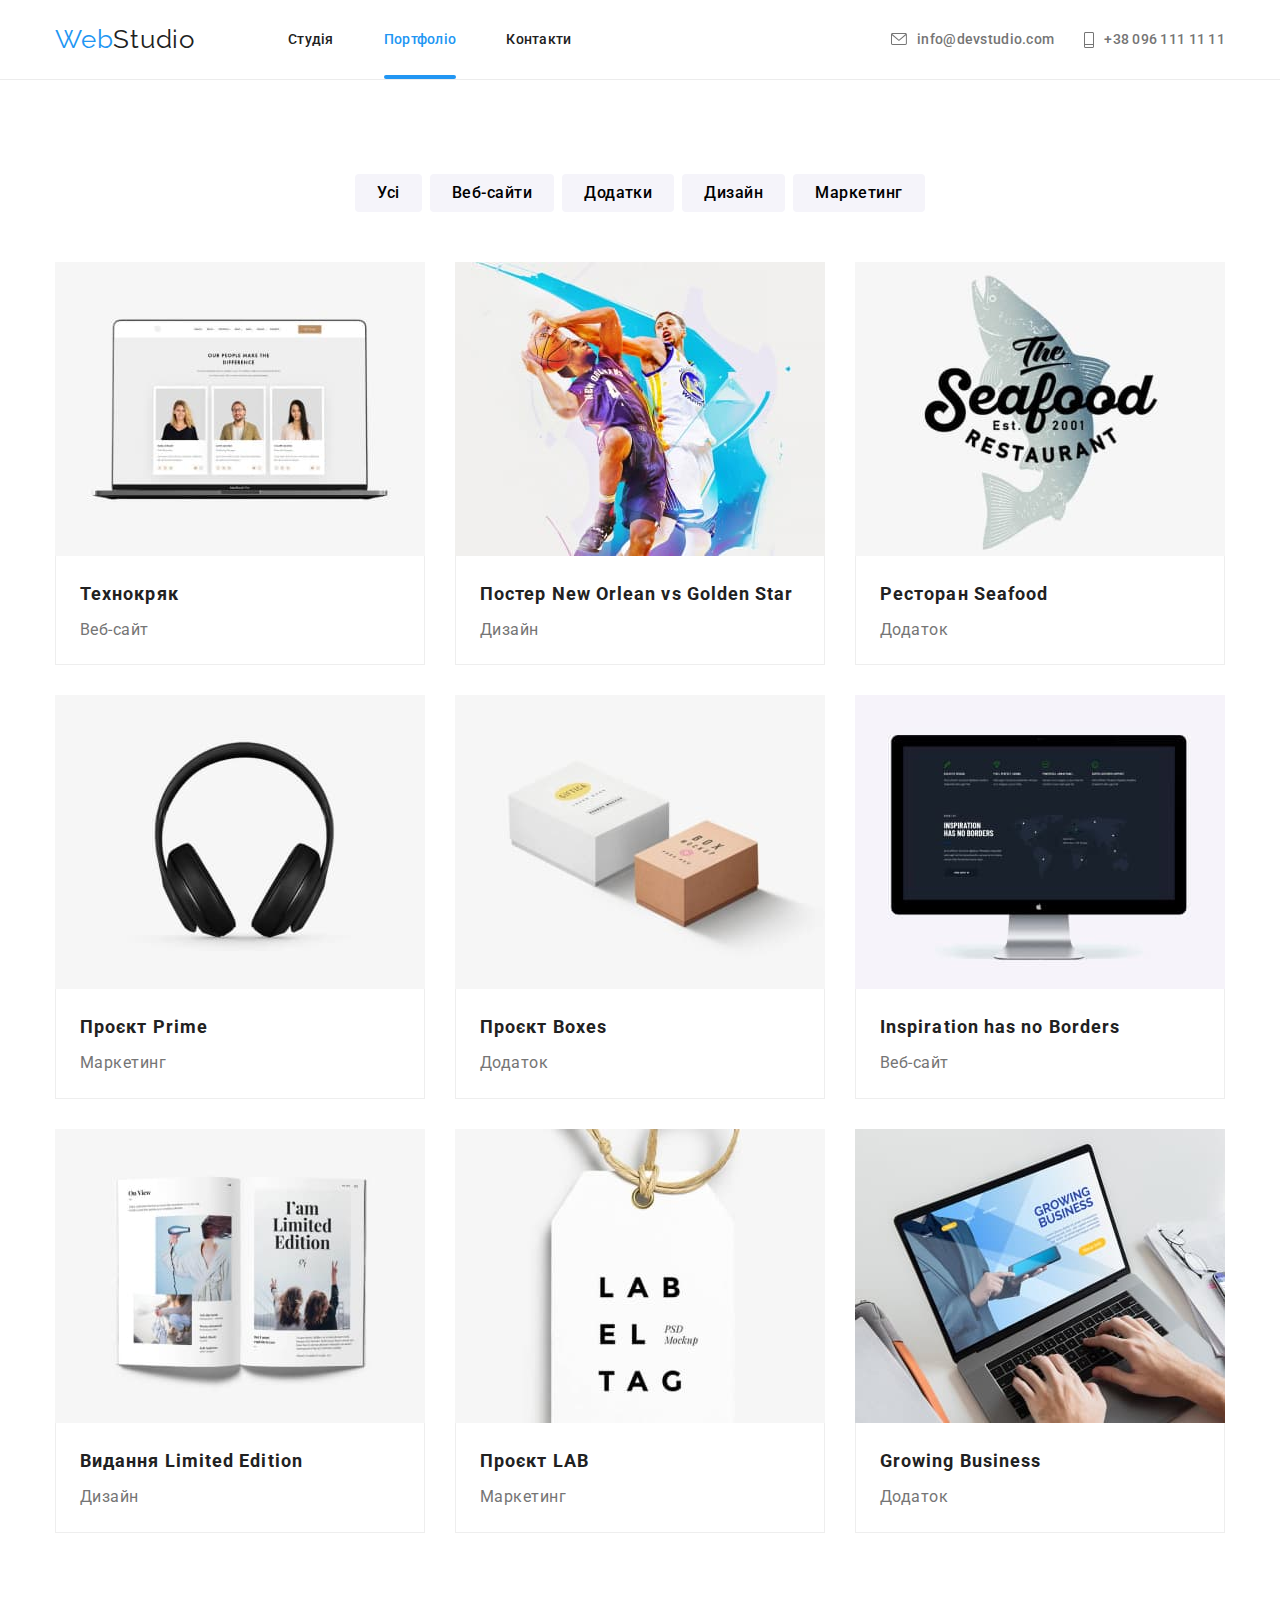
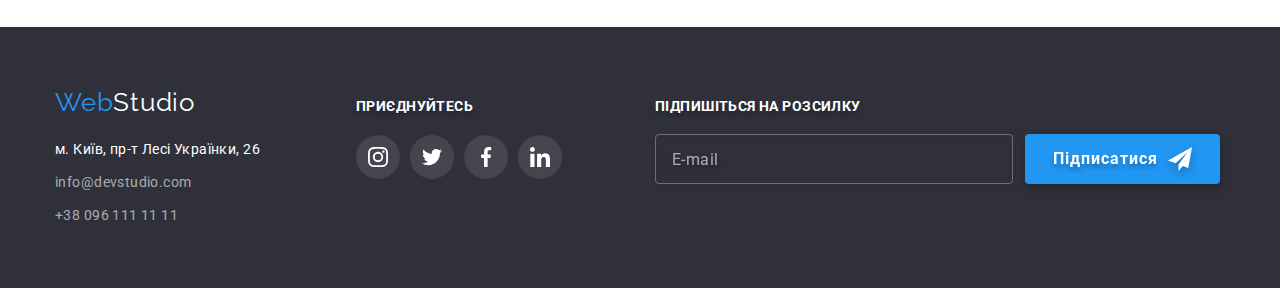
==== portfolio.html @ b008c51b "update" ====
<!DOCTYPE html>
<html lang="uk">
  <head>
    <meta charset="utf-8" />
    <meta http-equiv="x-ua-compatible" content="ie=edge" />
    <title>Portfolio</title>
    <meta name="viewport" content="width=device-width, initial-scale=1" />
    <link
      rel="stylesheet"
      href="https://fonts.googleapis.com/css2?family=Raleway:ital,wght@0,700;1,700&family=Roboto:ital,wght@0,400;0,500;0,700;0,900;1,400;1,500;1,700;1,900&display=swap"
    />
    <link rel="stylesheet" href="./css/modern-normalize.css" />
    <link rel="stylesheet" href="./css/styles.css" />
  </head>
  <body>
    <header class="header">
      <div class="container">
        <div class="header-container">
          <a class="logo" href="#"><span>Web</span>Studio</a>
          <nav class="navigation">
            <ul class="nav-list">
              <li class="nav-item">
                <a class="nav-link" href="./index.html">Студія</a>
              </li>
              <li class="nav-item">
                <a class="nav-link current" href="./portfolio.html">Портфоліо</a>
              </li>
              <li class="nav-item">
                <a class="nav-link" href="#">Контакти</a>
              </li>
            </ul>
          </nav>
          <ul class="list-contact">
            <li class="item-contact">
              <a href="mailto:info@devstudio.com">
                <svg class="mail-icon" width="16" height="12">
                  <use href="./images/icons.svg#envelope"></use></svg
                >info@devstudio.com</a
              >
            </li>
            <li class="item-contact">
              <a href="telto:+380961111111"
                ><svg class="mail-icon" width="10" height="16">
                  <use href="./images/icons.svg#smartphone"></use></svg
                >+38 096 111 11 11</a
              >
            </li>
          </ul>
        </div>
      </div>
    </header>
    <main>
      <section class="section our-product">
        <div class="container">
          <h1 class="our-product-title" hidden>Наші Роботи</h1>
          <ul class="filter-list">
            <li class="filter-item">
              <button class="filter-button" type="button">Усі</button>
            </li>
            <li class="filter-item">
              <button class="filter-button" type="button">Веб-сайти</button>
            </li>
            <li class="filter-item">
              <button class="filter-button" type="button">Додатки</button>
            </li>
            <li class="filter-item"><button class="filter-button" type="button">Дизайн</button></li>
            <li class="filter-item">
              <button class="filter-button" type="button">Маркетинг</button>
            </li>
          </ul>

          <ul class="portfolio-list">
            <li class="portfolio-item">
              <div class="portfolio-img-overlay">
                <img
                  src="./images/laptop-macbook.jpg"
                  alt="website design on macbook"
                  width="370"
                  height="294"
                />
                <div class="portfolio-overlay">
                  <p class="overlay-text">
                    Ресурс пропонує комплексні пропозиції з різним рівнем функціоналу та сервісів.
                    Все це дозволить відвідувачу отримати вичерпні відомості про компанію чи
                    приватну особу.
                  </p>
                </div>
              </div>
              <div class="portfolio-text-box">
                <h2 class="portfolio-subtitle">Технокряк</h2>
                <p class="portfolio-text">Веб-сайт</p>
              </div>
            </li>
            <li class="portfolio-item">
              <div class="portfolio-img-overlay">
                <img
                  src="./images/basketball-poster.jpg"
                  alt="basketball players"
                  width="370"
                  height="294"
                />
                <div class="portfolio-overlay">
                  <p class="overlay-text">
                    Ресурс пропонує комплексні пропозиції з різним рівнем функціоналу та сервісів.
                    Все це дозволить відвідувачу отримати вичерпні відомості про компанію чи
                    приватну особу.
                  </p>
                </div>
              </div>
              <div class="portfolio-text-box">
                <h2 class="portfolio-subtitle">Постер New Orlean vs Golden Star</h2>
                <p class="portfolio-text">Дизайн</p>
              </div>
            </li>
            <li class="portfolio-item">
              <div class="portfolio-img-overlay">
                <img
                  src="./images/seafood.jpg"
                  alt="seafood ​​restaurant poster"
                  width="370"
                  height="294"
                />
                <div class="portfolio-overlay">
                  <p class="overlay-text">
                    Ресурс пропонує комплексні пропозиції з різним рівнем функціоналу та сервісів.
                    Все це дозволить відвідувачу отримати вичерпні відомості про компанію чи
                    приватну особу.
                  </p>
                </div>
              </div>

              <div class="portfolio-text-box">
                <h2 class="portfolio-subtitle">Ресторан Seafood</h2>
                <p class="portfolio-text">Додаток</p>
              </div>
            </li>
            <li class="portfolio-item">
              <div class="portfolio-img-overlay">
                <img src="./images/headphones.jpg" alt="headphones" width="370" height="294" />
                <div class="portfolio-overlay">
                  <p class="overlay-text">
                    Ресурс пропонує комплексні пропозиції з різним рівнем функціоналу та сервісів.
                    Все це дозволить відвідувачу отримати вичерпні відомості про компанію чи
                    приватну особу.
                  </p>
                </div>
              </div>
              <div class="portfolio-text-box">
                <h2 class="portfolio-subtitle">Проєкт Prime</h2>
                <p class="portfolio-text">Маркетинг</p>
              </div>
            </li>
            <li class="portfolio-item">
              <div class="portfolio-img-overlay">
                <img src="./images/boxes.jpg" alt="two boxes" width="370" height="294" />
                <div class="portfolio-overlay">
                  <p class="overlay-text">
                    Ресурс пропонує комплексні пропозиції з різним рівнем функціоналу та сервісів.
                    Все це дозволить відвідувачу отримати вичерпні відомості про компанію чи
                    приватну особу.
                  </p>
                </div>
              </div>
              <div class="portfolio-text-box">
                <h2 class="portfolio-subtitle">Проєкт Boxes</h2>
                <p class="portfolio-text">Додаток</p>
              </div>
            </li>
            <li class="portfolio-item">
              <div class="portfolio-img-overlay">
                <img src="./images/imac.jpg" alt="computer imac" width="370" height="294" />
                <div class="portfolio-overlay">
                  <p class="overlay-text">
                    Ресурс пропонує комплексні пропозиції з різним рівнем функціоналу та сервісів.
                    Все це дозволить відвідувачу отримати вичерпні відомості про компанію чи
                    приватну особу.
                  </p>
                </div>
              </div>
              <div class="portfolio-text-box">
                <h2 class="portfolio-subtitle">Inspiration has no Borders</h2>
                <p class="portfolio-text">Веб-сайт</p>
              </div>
            </li>
            <li class="portfolio-item">
              <div class="portfolio-img-overlay">
                <img src="./images/magazine.jpg" alt="magazine" width="370" height="294" />
                <div class="portfolio-overlay">
                  <p class="overlay-text">
                    Ресурс пропонує комплексні пропозиції з різним рівнем функціоналу та сервісів.
                    Все це дозволить відвідувачу отримати вичерпні відомості про компанію чи
                    приватну особу.
                  </p>
                </div>
              </div>
              <div class="portfolio-text-box">
                <h2 class="portfolio-subtitle">Видання Limited Edition</h2>
                <p class="portfolio-text">Дизайн</p>
              </div>
            </li>
            <li class="portfolio-item">
              <div class="portfolio-img-overlay">
                <img src="./images/label.jpg" alt="label" width="370" height="294" />
                <div class="portfolio-overlay">
                  <p class="overlay-text">
                    Ресурс пропонує комплексні пропозиції з різним рівнем функціоналу та сервісів.
                    Все це дозволить відвідувачу отримати вичерпні відомості про компанію чи
                    приватну особу.
                  </p>
                </div>
              </div>
              <div class="portfolio-text-box">
                <h2 class="portfolio-subtitle">Проєкт LAB</h2>
                <p class="portfolio-text">Маркетинг</p>
              </div>
            </li>
            <li class="portfolio-item">
              <div class="portfolio-img-overlay">
                <img
                  src="./images/man-printing.jpg"
                  alt="man printing on laptop"
                  width="370"
                  height="294"
                />
                <div class="portfolio-overlay">
                  <p class="overlay-text">
                    Ресурс пропонує комплексні пропозиції з різним рівнем функціоналу та сервісів.
                    Все це дозволить відвідувачу отримати вичерпні відомості про компанію чи
                    приватну особу.
                  </p>
                </div>
              </div>
              <div class="portfolio-text-box">
                <h2 class="portfolio-subtitle">Growing Business</h2>
                <p class="portfolio-text">Додаток</p>
              </div>
            </li>
          </ul>
        </div>
      </section>
    </main>
    <footer class="footer">
      <div class="container">
        <div class="footer-container">
          <div class="footer-address-container">
            <a class="logo" href="#"><span>Web</span>Studio</a>
            <address class="footer-address">
              <ul class="footer-list">
                <li class="item">
                  <a class="footer-link link-address" href="#" target="_blank"
                    >м. Київ, пр-т Лесі Українки, 26</a
                  >
                </li>
                <li class="item">
                  <a class="footer-link link-mail" href="mailto:info@devstudio.com"
                    >info@devstudio.com</a
                  >
                </li>
                <li class="item">
                  <a class="footer-link link-tel" href="telto:+380961111111">+38 096 111 11 11</a>
                </li>
              </ul>
            </address>
          </div>
          <div class="footer-social">
            <h3 class="footer-social-title">Приєднуйтесь</h3>
            <ul class="footer-social-list">
              <li class="footer-social-item">
                <a href="" class="footer-social-link">
                  <svg class="footer-social-icon" width="20" height="20">
                    <use href="./images/icons.svg#instagram"></use>
                  </svg>
                </a>
              </li>
              <li class="footer-social-item">
                <a href="" class="footer-social-link">
                  <svg class="footer-social-icon" width="20" height="20">
                    <use href="./images/icons.svg#twitter"></use>
                  </svg>
                </a>
              </li>
              <li class="footer-social-item">
                <a href="" class="footer-social-link">
                  <svg class="footer-social-icon" width="20" height="20">
                    <use href="./images/icons.svg#facebook"></use>
                  </svg>
                </a>
              </li>
              <li class="footer-social-item">
                <a href="" class="footer-social-link">
                  <svg class="footer-social-icon" width="20" height="20">
                    <use href="./images/icons.svg#linkedin"></use>
                  </svg>
                </a>
              </li>
            </ul>
          </div>
          <form class="footer-form">
            <label for="email" class="footer-label">Підпишіться на розсилку</label>
            <div class="container-wrapper">
              <input
                id="email"
                class="footer-input"
                type="email"
                name="email"
                placeholder="E-mail"
              />
              <button class="subscribe-button" type="submit">
                Підписатися
                <svg class="subscribe-icon" width="24" height="24">
                  <use href="./images/icons.svg#icon-send"></use>
                </svg>
              </button>
            </div>
          </form>
        </div>
      </div>
    </footer>
  </body>
</html>
---- css/styles.css ----
/* INDEX.HTML */
:root {
  --main-title-text-color: #212121;
  --other-title-color: #ffffff;
  --primary-text-color: #757575;
  --accent-color: #2196f3;
  --background-color: #c4c4c4;
  --button-background-color: #2a86d1;
  --card-background-color: #f5f4fa;
  --icon-color: #afb1b8;
  --font-family: 'Roboto', sans-serif;
  --other-font-family: 'Raleway';
  --transition-duration: 250ms;
  --transition-timing-function: cubic-bezier(0.4, 0, 0.2, 1);
}

body {
  font-family: var(--font-family);
  color: var(--main-title-text-color);
}
h1,
h2,
h3,
h4,
h5,
h6,
p,
ul,
li {
  margin: 0;
  padding: 0;
}
img {
  display: block;
  max-width: 100%;
  height: auto;
}

/*----------Header----------*/

.header {
  border-bottom: 1px solid #ececec;
}
.header-container {
  display: flex;
  align-items: center;
  height: 79px;
}
.header .logo {
  font-family: var(--other-font-family);
  font-style: normal;
  font-size: 26px;
  line-height: 1.2;
  letter-spacing: 0.03em;
  color: var(--main-title-text-color);
  text-decoration: none;
}
.logo span {
  color: var(--accent-color);
}
.logo:focus {
  color: var(--accent-color);
}
.navigation {
  margin-left: 93px;
}

.nav-list {
  display: flex;
}
.nav-item:not(:first-child) {
  padding-left: 50px;
}
.nav-link {
  position: relative;
  font-weight: 500;
  font-size: 14px;
  line-height: 1.1;
  letter-spacing: 0.02em;
  padding-top: 32px;
  padding-bottom: 32px;
  color: var(--main-title-text-color);
  text-decoration: none;
  transition: var(--transition-duration) var(--transition-timing-function);
}
.nav-link:hover,
.nav-link:focus {
  color: var(--accent-color);
}
.current {
  color: var(--accent-color);
}
.current::after {
  content: '';
  display: block;
  position: absolute;
  width: 100%;
  height: 4px;
  left: 0;
  bottom: 0;
  background-color: var(--accent-color);
  border-radius: 2px;
}
.header-container .list-contact {
  display: flex;
  margin-left: auto;
  gap: 30px;
  align-items: center;
}
.item-contact a {
  display: flex;
  align-items: center;
  font-weight: 500;
  font-size: 14px;
  line-height: 1.1;
  letter-spacing: 0.02em;
  text-decoration: none;
  color: var(--primary-text-color);
  transition: var(--transition-duration) var(--transition-timing-function);
}
.mail-icon {
  margin-right: 10px;
  fill: currentColor;
}
.item-contact a:hover,
.item-contact a:focus {
  color: var(--accent-color);
}

/*Main*/
.section {
  padding: 94px 0px;
}
.container {
  max-width: 1200px;
  margin: 0 auto;
  padding: 0 15px;
}

/*----------Section Hero----------*/

.hero {
  max-width: 1600px;
  height: 600px;
  margin: 0 auto;
  background-image: linear-gradient(to right, rgba(47, 48, 58, 0.4), rgba(47, 48, 58, 0.4)),
    url('../images/background-hero.jpg');
  background-repeat: no-repeat;
  background-position: center;
  background-color: var(--background-color);
}
.hero-container {
  padding: 200px 0px;
}
h1.title {
  max-width: 696px;
  font-size: 44px;
  margin: 0 auto 30px auto;
  line-height: 1.3;
  letter-spacing: 0.06em;
  text-transform: uppercase;
  text-align: center;
  color: var(--other-title-color);
}
.order-service {
  display: block;
  padding: 10px 30px;
  margin: 0 auto;
  font-weight: 700;
  font-size: 16px;
  line-height: 1.8;
  align-items: center;
  text-align: center;
  letter-spacing: 0.06em;
  color: var(--other-title-color);
  background: var(--accent-color);
  box-shadow: 0px 4px 4px rgba(0, 0, 0, 0.15);
  border-radius: 4px;
  border: 0px;
  cursor: pointer;
  transition: var(--transition-duration) var(--transition-timing-function);
}
.order-service:hover,
.order-service:focus {
  background-color: var(--button-background-color);
}

/*----------Section Benefits----------*/

.benefits {
  padding: 94px 0px;
}

.benefits .list {
  display: flex;
}
.benefits .item {
  max-width: 270px;
}
.benefits .item:not(:last-child) {
  margin-right: 30px;
}
.benefits-icon {
  display: flex;
  justify-content: center;
  align-items: center;
  margin-bottom: 30px;
  max-width: 270px;
  height: 120px;
  background: var(--card-background-color);
  border-radius: 4px;
}
.benefits .subtitle {
  font-size: 14px;
  line-height: 1.1;
  letter-spacing: 0.03em;
  margin-bottom: 10px;
  text-transform: uppercase;
}
.benefits .text {
  font-size: 14px;
  line-height: 1.7;
  letter-spacing: 0.03em;
  color: var(--primary-text-color);
}

/*----------Section Our-Job----------*/

.our-job {
  padding: 0px 0px 94px;
}

.our-job .title {
  font-size: 36px;
  line-height: 1.1;
  letter-spacing: 0.03em;
  text-align: center;
  padding-bottom: 50px;
}
.our-job-list {
  display: flex;
  gap: 30px;
}
.our-job-thumb {
  position: relative;
}
.our-job-thumb .text {
  position: absolute;
  display: flex;
  justify-content: center;
  align-items: center;
  bottom: 0;
  width: 100%;
  height: 70px;
  font-size: 14px;
  letter-spacing: 0.03em;
  text-transform: uppercase;
  color: #ffffff;
  background: rgba(47, 48, 58, 0.8);
}

/*----------Section Team----------*/

.team {
  background-color: var(--card-background-color);
}
.team-title {
  font-size: 36px;
  line-height: 1.1;
  letter-spacing: 0.03em;
  text-align: center;
  padding-bottom: 50px;
}
.team .team-card-list {
  display: flex;
  gap: 30px;
}
.team-card-item {
  text-align: center;
  background-color: var(--other-title-color);
  box-shadow: 0px 1px 3px rgba(0, 0, 0, 0.12), 0px 1px 1px rgba(0, 0, 0, 0.14),
    0px 2px 1px rgba(0, 0, 0, 0.2);
  border-radius: 0px 0px 4px 4px;
}
.team-card-subtitle {
  font-size: 16px;
  line-height: 1.1;
  letter-spacing: 0.03em;
  padding: 30px 0px 10px 0;
}
.team-card-position {
  line-height: 1.1;
  letter-spacing: 0.03em;
  padding-bottom: 16px;
  color: var(--primary-text-color);
}
.team-social-list {
  display: flex;
  justify-content: center;
  align-items: center;
  gap: 10px;
  margin-bottom: 30px;
}
.team-social-link {
  display: flex;
  justify-content: center;
  align-items: center;
  width: 44px;
  height: 44px;
  color: var(--icon-color);
  border-radius: 50%;
  transition: var(--transition-duration) var(--transition-timing-function);
}
.team-social-icon {
  fill: currentColor;
}
.team-social-link:hover,
.team-social-link:focus {
  background-color: var(--accent-color);
  color: var(--other-title-color);
}

/*----------Section Our-Clients----------*/

.our-clients .title {
  font-size: 36px;
  line-height: 1.1;
  letter-spacing: 0.03em;
  text-align: center;
  padding-bottom: 50px;
}
.clients-list {
  display: flex;
  gap: 30px;
}
.clients-link {
  display: flex;
  justify-content: center;
  align-items: center;
  width: 170px;
  height: 92px;
  border: 1px solid var(--icon-color);
  border-radius: 4px;
  color: var(--icon-color);
  transition: var(--transition-duration) var(--transition-timing-function);
}
.clients-icon {
  fill: currentColor;
}
.clients-link:hover,
.clients-link:focus {
  border-color: var(--accent-color);
  color: var(--accent-color);
}

/*Footer*/
.footer {
  background-color: #2f303a;
}
.footer-container {
  display: flex;
  align-items: baseline;
  padding: 60px 0px 60px;
}
.footer .logo {
  font-family: var(--other-font-family);
  font-size: 26px;
  line-height: 1.2;
  letter-spacing: 0.03em;
  color: var(--main-title-text-color);
  text-decoration: none;
  color: var(--other-title-color);
}
.footer .logo:focus {
  color: var(--accent-color);
}
.footer-address {
  min-width: 231px;
  margin-top: 20px;
  margin-right: 70px;
}
.footer-list {
  display: flex;
  flex-direction: column;
  gap: 9px;
}

.footer-link {
  font-style: normal;
  font-size: 14px;
  line-height: 1.7;
  letter-spacing: 0.03em;
  text-decoration: none;
  color: var(--other-title-color);
  transition: var(--transition-duration) var(--transition-timing-function);
}
.footer .link-address:focus {
  color: var(--accent-color);
}

.footer .link-mail {
  color: rgba(255, 255, 255, 0.6);
}
.footer .link-tel {
  color: rgba(255, 255, 255, 0.6);
}
.link-mail:hover,
.link-mail:focus {
  color: var(--accent-color);
}
.link-tel:hover,
.link-tel:focus {
  color: var(--accent-color);
}
.footer-social {
  margin-right: 93px;
}
.footer-social-title {
  font-size: 14px;
  line-height: 1.14;
  letter-spacing: 0.03em;
  text-transform: uppercase;
  margin-bottom: 20px;
  color: var(--other-title-color);
  text-shadow: 0px 4px 4px rgba(0, 0, 0, 0.25);
}
.footer-social-list {
  display: flex;
  justify-content: center;
  align-items: center;
  gap: 10px;
}
.footer-social-link {
  display: flex;
  justify-content: center;
  align-items: center;
  width: 44px;
  height: 44px;
  color: var(--other-title-color);
  background: rgba(255, 255, 255, 0.1);
  border-radius: 50%;
  transition: var(--transition-duration) var(--transition-timing-function);
}
.footer-social-icon {
  fill: currentColor;
}
.footer-social-link:hover,
.footer-social-link:focus {
  background-color: var(--accent-color);
}
.footer-container .container-wrapper {
  display: flex;
  gap: 12px;
}

.footer-label {
  display: flex;
  margin-bottom: 20px;
  font-weight: 700;
  font-size: 14px;
  line-height: 1.1;
  letter-spacing: 0.03em;
  text-transform: uppercase;
  color: var(--other-title-color);
  text-shadow: 0px 4px 4px rgba(0, 0, 0, 0.25);
}

.footer-input {
  min-width: 358px;
  height: 50px;
  letter-spacing: 0.03em;
  padding-left: 16px;
  color: var(--other-title-color);
  background-color: inherit;
  border: 1px solid rgba(255, 255, 255, 0.3);
  filter: drop-shadow(0px 4px 4px rgba(0, 0, 0, 0.15));
  border-radius: 4px;
  outline: none;
}
.footer-input::placeholder {
  color: rgba(255, 255, 255, 0.6);
  text-shadow: 0px 4px 4px rgba(0, 0, 0, 0.25);
}

.subscribe-button {
  display: flex;
  justify-content: center;
  align-items: center;
  gap: 10px;
  padding: 10px 28px;
  font-weight: 700;
  line-height: 1.8;
  letter-spacing: 0.06em;
  cursor: pointer;
  color: var(--other-title-color);
  background: var(--accent-color);
  text-shadow: 0px 4px 4px rgba(0, 0, 0, 0.25);
  border-radius: 4px;
  border: none;
  filter: drop-shadow(0px 4px 4px rgba(0, 0, 0, 0.25));
}
.subscribe-icon {
  fill: var(--other-title-color);
  filter: drop-shadow(0px 4px 4px rgba(0, 0, 0, 0.25));
}

/*------------------------------------------*/

/* PORTFOLIO.HTML */

/*-----------Filter Button Section----------*/
.filter-list {
  display: flex;
  justify-content: center;
  gap: 8px;
  margin-bottom: 50px;
}

.filter-button {
  font-family: inherit;
  font-weight: 500;
  font-size: 16px;
  line-height: 1.6;
  letter-spacing: 0.03em;
  padding: 6px 22px;
  background: var(--card-background-color);
  border-radius: 4px;
  border: none;
  cursor: pointer;
  transition: var(--transition-duration) var(--transition-timing-function);
}
.filter-button:hover {
  color: var(--other-title-color);
  background: var(--accent-color);
  box-shadow: 0px 3px 1px rgba(0, 0, 0, 0.1), 0px 1px 2px rgba(0, 0, 0, 0.08),
    0px 2px 2px rgba(0, 0, 0, 0.12);
}
.filter-button:focus {
  color: var(--other-title-color);
  background-color: var(--accent-color);
}

/*----------Portfolio Section----------*/

.portfolio-list {
  display: flex;
  flex-wrap: wrap;
  gap: 30px;
}
.portfolio-item:hover {
  box-shadow: 0px 1px 1px rgba(0, 0, 0, 0.12), 0px 4px 4px rgba(0, 0, 0, 0.06),
    1px 4px 6px rgba(0, 0, 0, 0.16);
}
.portfolio-item:hover .portfolio-overlay {
  transform: translateY(0);
}
.portfolio-img-overlay {
  position: relative;
  overflow: hidden;
}
.portfolio-overlay {
  position: absolute;
  display: flex;
  justify-content: center;
  align-items: center;
  top: 0;
  left: 0;
  width: 100%;
  height: 100%;
  background-color: rgba(33, 150, 243, 0.9);
  transform: translateY(100%);
  transition: transform var(--transition-duration) var(--transition-timing-function);
}
.overlay-text {
  max-width: 322px;
  max-height: 168px;
  font-size: 18px;
  line-height: 1.5;
  letter-spacing: 0.03em;
  color: var(--other-title-color);
}
.portfolio-text-box {
  border: 1px solid #eeeeee;
  border-top: 0;
}
.portfolio-subtitle {
  font-size: 18px;
  line-height: 2;
  letter-spacing: 0.06em;
  padding: 20px 0px 4px 24px;
}
.portfolio-text {
  line-height: 1.8;
  letter-spacing: 0.03em;
  color: var(--primary-text-color);
  padding: 0px 0px 20px 24px;
}

/*----------BACKDROP----------*/

.backdrop {
  position: fixed;
  visibility: visible;
  top: 0;
  left: 0;
  width: 100%;
  height: 100%;
  opacity: 1;
  background-color: rgba(0, 0, 0, 0.2);
  transition: opacity var(--transition-duration) var(--transition-timing-function),
    visibility var(--transition-duration) var(--transition-timing-function);
}
.backdrop.is-hidden {
  visibility: hidden;
  opacity: 0;
  pointer-events: none;
}
.backdrop.is-hidden .modal {
  transform: translate(-50%, -50%) scale(0.9);
}

.modal {
  position: absolute;
  top: 50%;
  left: 50%;
  transform: translate(-50%, -50%) scale(1);
  width: 528px;
  height: 581px;
  border-radius: 4px;
  background-color: var(--other-title-color);
  transition: transform var(--transition-duration) var(--transition-timing-function);
}
.close-btn {
  position: absolute;
  display: flex;
  justify-content: center;
  align-items: center;
  top: 8px;
  right: 8px;
  width: 30px;
  height: 30px;
  border-radius: 50%;
  background-color: var(--other-title-color);
  border: 1px solid rgba(0, 0, 0, 0.1);
  cursor: pointer;
}
.close-icon {
  transition: var(--transition-duration) var(--transition-timing-function);
}
.close-btn:hover .close-icon {
  fill: var(--accent-color);
}

/*------------MODAL FORM------------*/

.modal-form {
  padding: 40px;
}
.modal-form-title {
  margin-bottom: 12px;
  font-size: 20px;
  line-height: 1.15;
  text-align: center;
  letter-spacing: 0.03em;
  color: var(--main-title-text-color);
}
.modal-form-wrapper {
  display: flex;
  flex-direction: column;
}
.modal-form-wrapper:not(:first-child) {
  margin-top: 10px;
}
.modal-form-label {
  margin-bottom: 4px;
  font-size: 12px;
  line-height: 1.16;
  letter-spacing: 0.01em;
  color: var(--primary-text-color);
}
.modal-input-wrapper {
  position: relative;
}
.modal-form-input {
  width: 100%;
  min-height: 40px;
  padding-left: 32px;
  fill: var(--main-title-text-color);
  border: 1px solid rgba(33, 33, 33, 0.2);
  border-radius: 4px;
  outline: none;
  transition: var(--transition-duration) var(--transition-timing-function);
}
.modal-input-icon {
  position: absolute;
  top: 50%;
  left: 12px;
  transform: translatey(-50%);
}
.modal-form-input:focus {
  border-color: var(--accent-color);
}
.modal-form-input:focus + .modal-input-icon {
  fill: var(--accent-color);
}
.modal-textarea {
  width: 100%;
  min-height: 120px;
  padding: 12px 16px;
  margin-bottom: 20px;
  font-size: 12px;
  line-height: 1.16;
  letter-spacing: 0.01em;
  border: 1px solid rgba(33, 33, 33, 0.2);
  border-radius: 4px;
  resize: none;
  outline: none;
  transition: var(--transition-duration) var(--transition-timing-function);
}
.modal-textarea::placeholder {
  color: rgba(117, 117, 117, 0.5);
}
.modal-textarea:focus {
  border-color: var(--accent-color);
}
.modal-textarea:focus::-webkit-input-placeholder {
  color: var(--accent-color);
}

/*------------CHECKBOX----------*/

.checkbox-container {
  position: relative;
  margin-bottom: 30px;
}
.modal-checkbox {
  appearance: none;
}
.checkbox-icon {
  position: absolute;
  top: 50%;
  left: 8px;
  transform: translateY(-50%);
  z-index: -1;
  fill: var(--other-title-color);
  fill-opacity: 0;
  border: 2px solid var(--main-title-text-color);
  border-radius: 2px;
  transition: var(--transition-duration) var(--transition-timing-function);
}

.checkbox-label {
  display: inline-block;
  padding-left: 37px;
  font-size: 14px;
  line-height: 1.71;
  letter-spacing: 0.03em;
  color: var(--primary-text-color);
  cursor: pointer;
}
.checkbox-link {
  color: var(--accent-color);
  text-decoration-skip-ink: none;
}
.modal-checkbox:checked + .checkbox-icon {
  background-color: var(--accent-color);
  border-color: var(--accent-color);
  border: none;
  fill-opacity: 1;
}
.modal-form-button {
  display: flex;
  justify-content: center;
  align-items: center;
  margin: 0 auto;
  min-width: 200px;
  min-height: 50px;
  font-weight: 700;
  line-height: 1.8;
  letter-spacing: 0.06em;
  text-align: center;
  cursor: pointer;
  color: var(--other-title-color);
  background-color: var(--accent-color);
  box-shadow: 0px 4px 4px rgba(0, 0, 0, 0.15);
  border-radius: 4px;
  border: none;
}
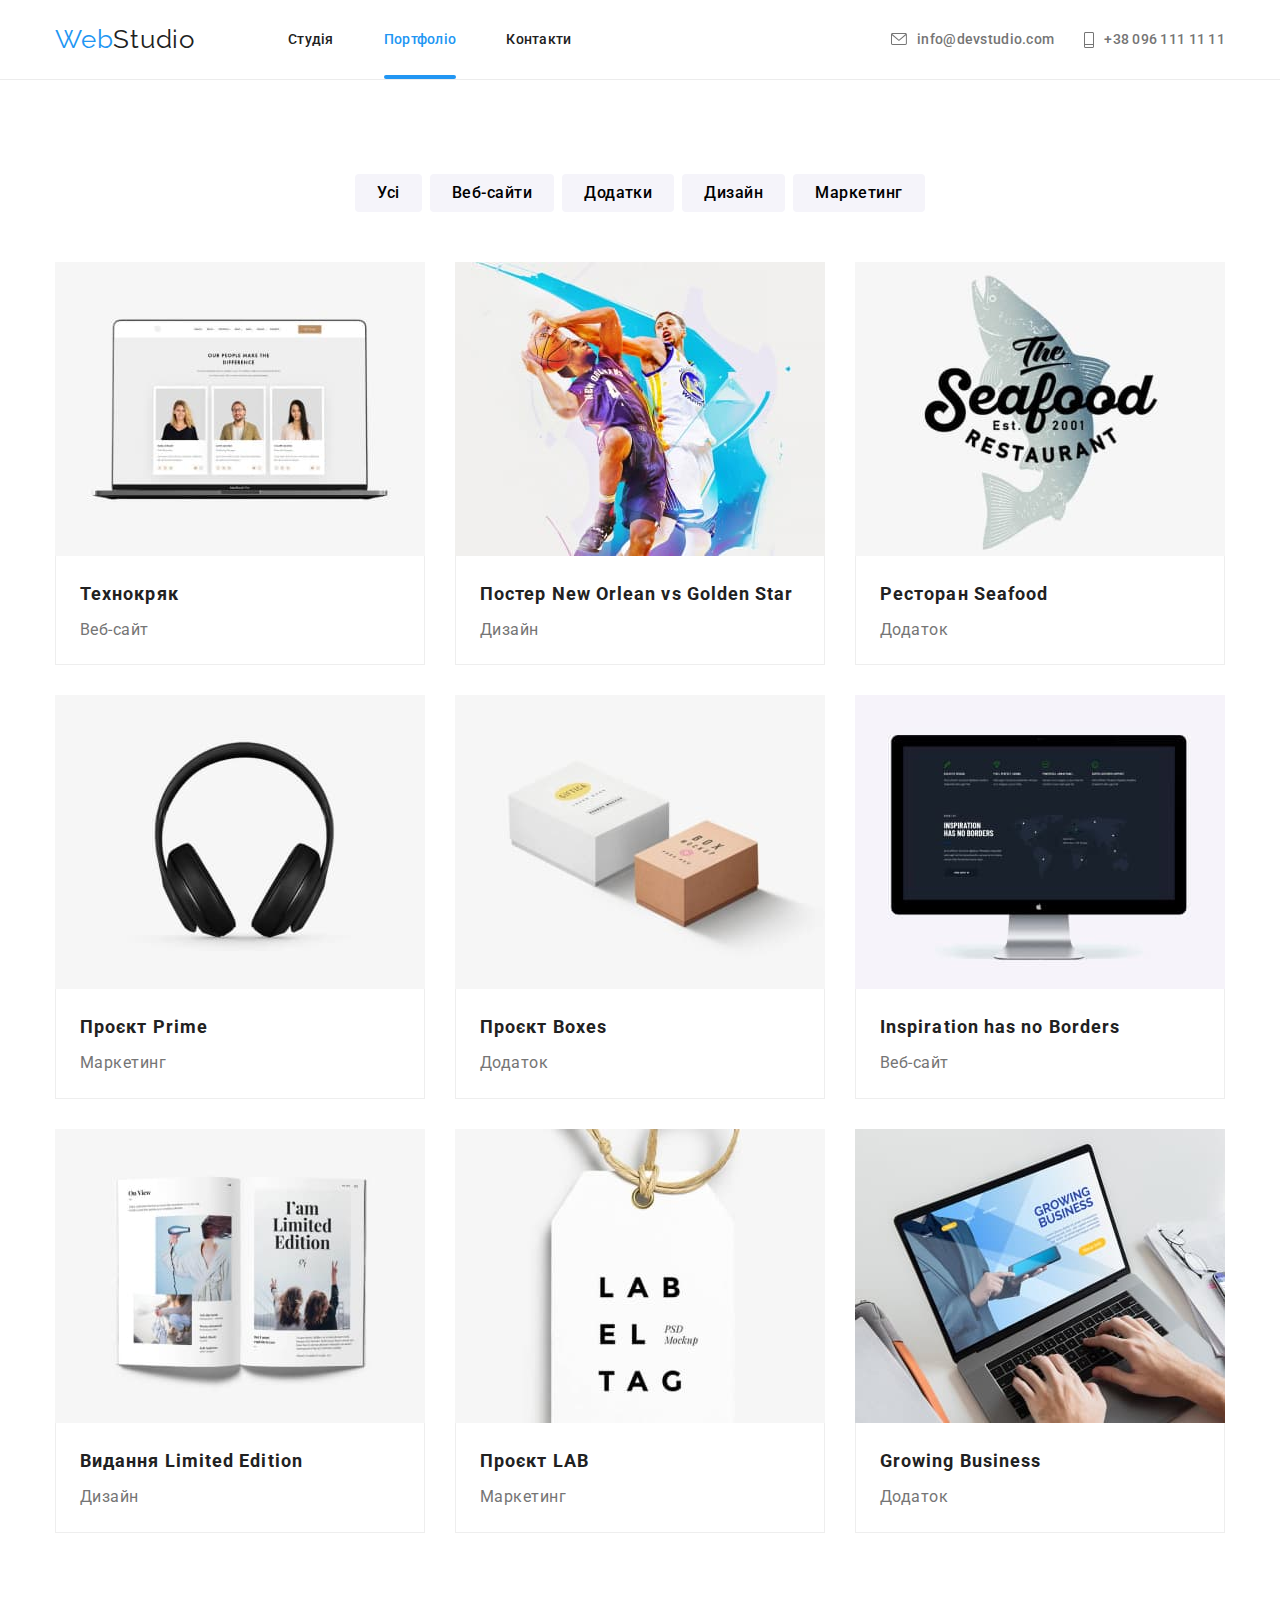
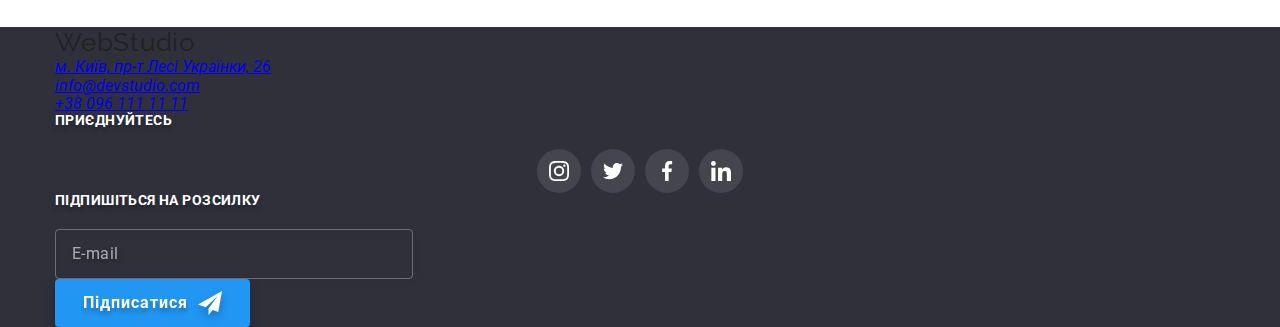
==== commit 7c4704a7: "update" ====
--- a/portfolio.html
+++ b/portfolio.html
@@ -15,32 +15,33 @@
   <body>
     <header class="header">
       <div class="container">
-        <div class="header-container">
-          <a class="logo" href="#"><span>Web</span>Studio</a>
-          <nav class="navigation">
-            <ul class="nav-list">
-              <li class="nav-item">
-                <a class="nav-link" href="./index.html">Студія</a>
-              </li>
-              <li class="nav-item">
-                <a class="nav-link current" href="./portfolio.html">Портфоліо</a>
-              </li>
-              <li class="nav-item">
-                <a class="nav-link" href="#">Контакти</a>
+        <div class="header__container">
+          <a class="logo" href="#"><span class="logo--blue">Web</span>Studio</a>
+          <nav class="header__nav">
+            <ul class="header__list">
+              <li class="header__item">
+                <a class="header__link" href="./index.html">Студія</a>
+              </li>
+              <li class="header__item">
+                <a class="header__link header__link--current" href="./portfolio.html">Портфоліо</a>
+              </li>
+              <li class="header__item">
+                <a class="header__link" href="#">Контакти</a>
               </li>
             </ul>
           </nav>
-          <ul class="list-contact">
-            <li class="item-contact">
-              <a href="mailto:info@devstudio.com">
-                <svg class="mail-icon" width="16" height="12">
-                  <use href="./images/icons.svg#envelope"></use></svg
-                >info@devstudio.com</a
+          <ul class="header__contact">
+            <li>
+              <a class="header__connection" href="mailto:info@devstudio.com">
+                <svg class="header__icon" width="16" height="12">
+                  <use href="./images/icons.svg#envelope"></use>
+                </svg>
+                info@devstudio.com</a
               >
             </li>
-            <li class="item-contact">
-              <a href="telto:+380961111111"
-                ><svg class="mail-icon" width="10" height="16">
+            <li>
+              <a class="header__connection" href="telto:+380961111111">
+                <svg class="header__icon" width="10" height="16">
                   <use href="./images/icons.svg#smartphone"></use></svg
                 >+38 096 111 11 11</a
               >
--- a/css/styles.css
+++ b/css/styles.css
@@ -41,12 +41,12 @@
 .header {
   border-bottom: 1px solid #ececec;
 }
-.header-container {
+.header__container {
   display: flex;
   align-items: center;
   height: 79px;
 }
-.header .logo {
+.logo {
   font-family: var(--other-font-family);
   font-style: normal;
   font-size: 26px;
@@ -55,23 +55,23 @@
   color: var(--main-title-text-color);
   text-decoration: none;
 }
-.logo span {
+.logo--blue {
   color: var(--accent-color);
 }
 .logo:focus {
   color: var(--accent-color);
 }
-.navigation {
+.header__nav {
   margin-left: 93px;
 }
 
-.nav-list {
-  display: flex;
-}
-.nav-item:not(:first-child) {
+.header__list {
+  display: flex;
+}
+.header__item:not(:first-child) {
   padding-left: 50px;
 }
-.nav-link {
+.header__link {
   position: relative;
   font-weight: 500;
   font-size: 14px;
@@ -83,14 +83,14 @@
   text-decoration: none;
   transition: var(--transition-duration) var(--transition-timing-function);
 }
-.nav-link:hover,
-.nav-link:focus {
-  color: var(--accent-color);
-}
-.current {
-  color: var(--accent-color);
-}
-.current::after {
+.header__link:hover,
+.header__link:focus {
+  color: var(--accent-color);
+}
+.header__link--current {
+  color: var(--accent-color);
+}
+.header__link--current::after {
   content: '';
   display: block;
   position: absolute;
@@ -101,13 +101,13 @@
   background-color: var(--accent-color);
   border-radius: 2px;
 }
-.header-container .list-contact {
+.header__contact {
   display: flex;
   margin-left: auto;
   gap: 30px;
   align-items: center;
 }
-.item-contact a {
+.header__connection {
   display: flex;
   align-items: center;
   font-weight: 500;
@@ -118,12 +118,12 @@
   color: var(--primary-text-color);
   transition: var(--transition-duration) var(--transition-timing-function);
 }
-.mail-icon {
+.header__icon {
   margin-right: 10px;
   fill: currentColor;
 }
-.item-contact a:hover,
-.item-contact a:focus {
+.header__connection:hover,
+.header__connection:focus {
   color: var(--accent-color);
 }
 
@@ -357,35 +357,29 @@
 .footer {
   background-color: #2f303a;
 }
-.footer-container {
+.footer__container {
   display: flex;
   align-items: baseline;
   padding: 60px 0px 60px;
 }
-.footer .logo {
-  font-family: var(--other-font-family);
-  font-size: 26px;
-  line-height: 1.2;
-  letter-spacing: 0.03em;
-  color: var(--main-title-text-color);
-  text-decoration: none;
-  color: var(--other-title-color);
-}
-.footer .logo:focus {
-  color: var(--accent-color);
-}
-.footer-address {
+.footer__logo {
+  color: var(--other-title-color);
+}
+.footer__logo:focus {
+  color: var(--accent-color);
+}
+.footer__address {
   min-width: 231px;
   margin-top: 20px;
   margin-right: 70px;
 }
-.footer-list {
+.footer__list {
   display: flex;
   flex-direction: column;
   gap: 9px;
 }
 
-.footer-link {
+.footer__link {
   font-style: normal;
   font-size: 14px;
   line-height: 1.7;
@@ -394,25 +388,25 @@
   color: var(--other-title-color);
   transition: var(--transition-duration) var(--transition-timing-function);
 }
-.footer .link-address:focus {
-  color: var(--accent-color);
-}
-
-.footer .link-mail {
+.footer__link--address:focus {
+  color: var(--accent-color);
+}
+
+.footer__link--mail {
   color: rgba(255, 255, 255, 0.6);
 }
-.footer .link-tel {
+.footer__link--tel {
   color: rgba(255, 255, 255, 0.6);
 }
-.link-mail:hover,
-.link-mail:focus {
-  color: var(--accent-color);
-}
-.link-tel:hover,
-.link-tel:focus {
-  color: var(--accent-color);
-}
-.footer-social {
+.footer__link--mail:hover,
+.footer__link--mail:focus {
+  color: var(--accent-color);
+}
+.footer__link--tel:hover,
+.footer__link--tel:focus {
+  color: var(--accent-color);
+}
+.footer__social {
   margin-right: 93px;
 }
 .footer-social-title {
@@ -448,7 +442,7 @@
 .footer-social-link:focus {
   background-color: var(--accent-color);
 }
-.footer-container .container-wrapper {
+.footer__container .container-wrapper {
   display: flex;
   gap: 12px;
 }
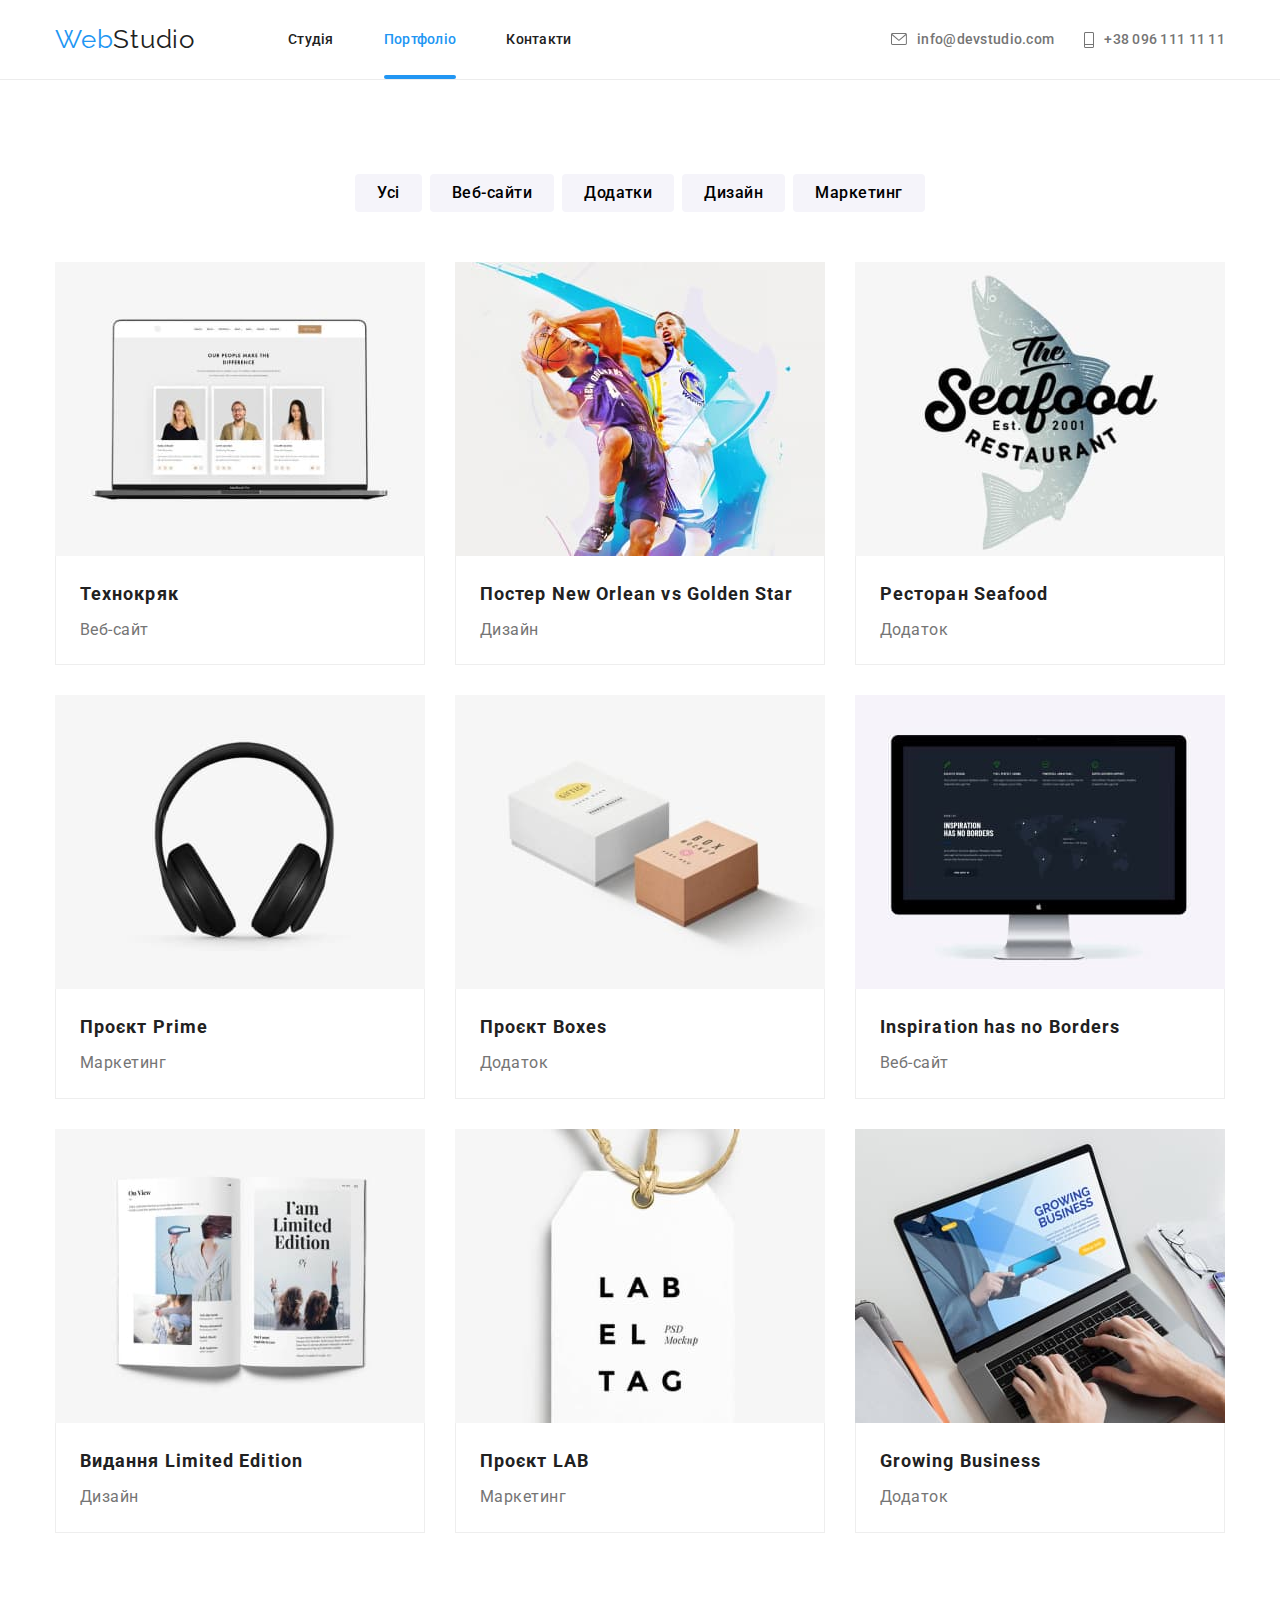
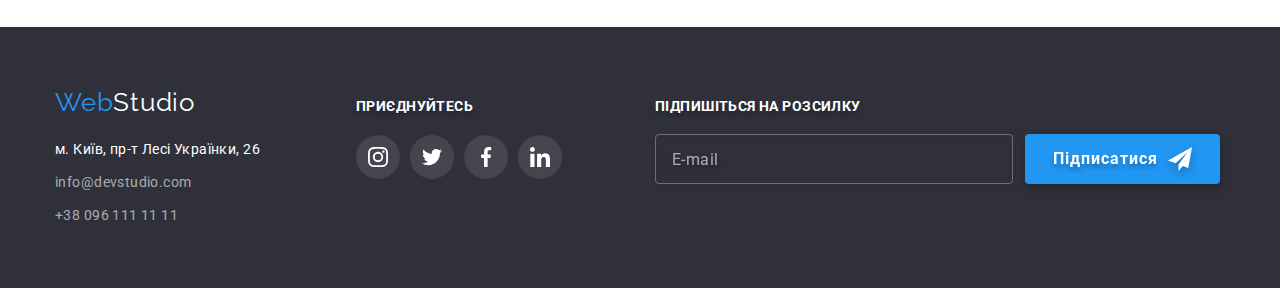
==== commit 3428bcd9: "update" ====
--- a/portfolio.html
+++ b/portfolio.html
@@ -51,78 +51,80 @@
       </div>
     </header>
     <main>
-      <section class="section our-product">
+      <section class="section">
         <div class="container">
-          <h1 class="our-product-title" hidden>Наші Роботи</h1>
-          <ul class="filter-list">
-            <li class="filter-item">
-              <button class="filter-button" type="button">Усі</button>
-            </li>
-            <li class="filter-item">
-              <button class="filter-button" type="button">Веб-сайти</button>
-            </li>
-            <li class="filter-item">
-              <button class="filter-button" type="button">Додатки</button>
-            </li>
-            <li class="filter-item"><button class="filter-button" type="button">Дизайн</button></li>
-            <li class="filter-item">
-              <button class="filter-button" type="button">Маркетинг</button>
+          <h1 hidden>Наші Роботи</h1>
+          <ul class="filter">
+            <li>
+              <button class="filter__button" type="button">Усі</button>
+            </li>
+            <li>
+              <button class="filter__button" type="button">Веб-сайти</button>
+            </li>
+            <li>
+              <button class="filter__button" type="button">Додатки</button>
+            </li>
+            <li>
+              <button class="filter__button" type="button">Дизайн</button>
+            </li>
+            <li>
+              <button class="filter__button" type="button">Маркетинг</button>
             </li>
           </ul>
 
-          <ul class="portfolio-list">
-            <li class="portfolio-item">
-              <div class="portfolio-img-overlay">
+          <ul class="portfolio">
+            <li class="portfolio__card">
+              <div class="portfolio__img">
                 <img
                   src="./images/laptop-macbook.jpg"
                   alt="website design on macbook"
                   width="370"
                   height="294"
                 />
-                <div class="portfolio-overlay">
-                  <p class="overlay-text">
-                    Ресурс пропонує комплексні пропозиції з різним рівнем функціоналу та сервісів.
-                    Все це дозволить відвідувачу отримати вичерпні відомості про компанію чи
-                    приватну особу.
-                  </p>
-                </div>
-              </div>
-              <div class="portfolio-text-box">
-                <h2 class="portfolio-subtitle">Технокряк</h2>
-                <p class="portfolio-text">Веб-сайт</p>
-              </div>
-            </li>
-            <li class="portfolio-item">
-              <div class="portfolio-img-overlay">
+                <div class="portfolio__wrapper portfolio__wrapper--overlay">
+                  <p class="portfolio__text portfolio__text--overlay">
+                    Ресурс пропонує комплексні пропозиції з різним рівнем функціоналу та сервісів.
+                    Все це дозволить відвідувачу отримати вичерпні відомості про компанію чи
+                    приватну особу.
+                  </p>
+                </div>
+              </div>
+              <div class="portfolio__box">
+                <h2 class="portfolio__title">Технокряк</h2>
+                <p class="portfolio__subtitle">Веб-сайт</p>
+              </div>
+            </li>
+            <li class="portfolio__card">
+              <div class="portfolio__img">
                 <img
                   src="./images/basketball-poster.jpg"
                   alt="basketball players"
                   width="370"
                   height="294"
                 />
-                <div class="portfolio-overlay">
-                  <p class="overlay-text">
-                    Ресурс пропонує комплексні пропозиції з різним рівнем функціоналу та сервісів.
-                    Все це дозволить відвідувачу отримати вичерпні відомості про компанію чи
-                    приватну особу.
-                  </p>
-                </div>
-              </div>
-              <div class="portfolio-text-box">
-                <h2 class="portfolio-subtitle">Постер New Orlean vs Golden Star</h2>
-                <p class="portfolio-text">Дизайн</p>
-              </div>
-            </li>
-            <li class="portfolio-item">
-              <div class="portfolio-img-overlay">
+                <div class="portfolio__wrapper portfolio__wrapper--overlay">
+                  <p class="portfolio__text portfolio__text--overlay">
+                    Ресурс пропонує комплексні пропозиції з різним рівнем функціоналу та сервісів.
+                    Все це дозволить відвідувачу отримати вичерпні відомості про компанію чи
+                    приватну особу.
+                  </p>
+                </div>
+              </div>
+              <div class="portfolio__box">
+                <h2 class="portfolio__title">Постер New Orlean vs Golden Star</h2>
+                <p class="portfolio__subtitle">Дизайн</p>
+              </div>
+            </li>
+            <li class="portfolio__card">
+              <div class="portfolio__img">
                 <img
                   src="./images/seafood.jpg"
                   alt="seafood ​​restaurant poster"
                   width="370"
                   height="294"
                 />
-                <div class="portfolio-overlay">
-                  <p class="overlay-text">
+                <div class="portfolio__wrapper portfolio__wrapper--overlay">
+                  <p class="portfolio__text portfolio__text--overlay">
                     Ресурс пропонує комплексні пропозиції з різним рівнем функціоналу та сервісів.
                     Все це дозволить відвідувачу отримати вичерпні відомості про компанію чи
                     приватну особу.
@@ -130,110 +132,110 @@
                 </div>
               </div>
 
-              <div class="portfolio-text-box">
-                <h2 class="portfolio-subtitle">Ресторан Seafood</h2>
-                <p class="portfolio-text">Додаток</p>
-              </div>
-            </li>
-            <li class="portfolio-item">
-              <div class="portfolio-img-overlay">
+              <div class="portfolio__box">
+                <h2 class="portfolio__title">Ресторан Seafood</h2>
+                <p class="portfolio__subtitle">Додаток</p>
+              </div>
+            </li>
+            <li class="portfolio__card">
+              <div class="portfolio__img">
                 <img src="./images/headphones.jpg" alt="headphones" width="370" height="294" />
-                <div class="portfolio-overlay">
-                  <p class="overlay-text">
-                    Ресурс пропонує комплексні пропозиції з різним рівнем функціоналу та сервісів.
-                    Все це дозволить відвідувачу отримати вичерпні відомості про компанію чи
-                    приватну особу.
-                  </p>
-                </div>
-              </div>
-              <div class="portfolio-text-box">
-                <h2 class="portfolio-subtitle">Проєкт Prime</h2>
-                <p class="portfolio-text">Маркетинг</p>
-              </div>
-            </li>
-            <li class="portfolio-item">
-              <div class="portfolio-img-overlay">
+                <div class="portfolio__wrapper portfolio__wrapper--overlay">
+                  <p class="portfolio__text portfolio__text--overlay">
+                    Ресурс пропонує комплексні пропозиції з різним рівнем функціоналу та сервісів.
+                    Все це дозволить відвідувачу отримати вичерпні відомості про компанію чи
+                    приватну особу.
+                  </p>
+                </div>
+              </div>
+              <div class="portfolio__box">
+                <h2 class="portfolio__title">Проєкт Prime</h2>
+                <p class="portfolio__subtitle">Маркетинг</p>
+              </div>
+            </li>
+            <li class="portfolio__card">
+              <div class="portfolio__img">
                 <img src="./images/boxes.jpg" alt="two boxes" width="370" height="294" />
-                <div class="portfolio-overlay">
-                  <p class="overlay-text">
-                    Ресурс пропонує комплексні пропозиції з різним рівнем функціоналу та сервісів.
-                    Все це дозволить відвідувачу отримати вичерпні відомості про компанію чи
-                    приватну особу.
-                  </p>
-                </div>
-              </div>
-              <div class="portfolio-text-box">
-                <h2 class="portfolio-subtitle">Проєкт Boxes</h2>
-                <p class="portfolio-text">Додаток</p>
-              </div>
-            </li>
-            <li class="portfolio-item">
-              <div class="portfolio-img-overlay">
+                <div class="portfolio__wrapper portfolio__wrapper--overlay">
+                  <p class="portfolio__text portfolio__text--overlay">
+                    Ресурс пропонує комплексні пропозиції з різним рівнем функціоналу та сервісів.
+                    Все це дозволить відвідувачу отримати вичерпні відомості про компанію чи
+                    приватну особу.
+                  </p>
+                </div>
+              </div>
+              <div class="portfolio__box">
+                <h2 class="portfolio__title">Проєкт Boxes</h2>
+                <p class="portfolio__subtitle">Додаток</p>
+              </div>
+            </li>
+            <li class="portfolio__card">
+              <div class="portfolio__img">
                 <img src="./images/imac.jpg" alt="computer imac" width="370" height="294" />
-                <div class="portfolio-overlay">
-                  <p class="overlay-text">
-                    Ресурс пропонує комплексні пропозиції з різним рівнем функціоналу та сервісів.
-                    Все це дозволить відвідувачу отримати вичерпні відомості про компанію чи
-                    приватну особу.
-                  </p>
-                </div>
-              </div>
-              <div class="portfolio-text-box">
-                <h2 class="portfolio-subtitle">Inspiration has no Borders</h2>
-                <p class="portfolio-text">Веб-сайт</p>
-              </div>
-            </li>
-            <li class="portfolio-item">
-              <div class="portfolio-img-overlay">
+                <div class="portfolio__wrapper portfolio__wrapper--overlay">
+                  <p class="portfolio__text portfolio__text--overlay">
+                    Ресурс пропонує комплексні пропозиції з різним рівнем функціоналу та сервісів.
+                    Все це дозволить відвідувачу отримати вичерпні відомості про компанію чи
+                    приватну особу.
+                  </p>
+                </div>
+              </div>
+              <div class="portfolio__box">
+                <h2 class="portfolio__title">Inspiration has no Borders</h2>
+                <p class="portfolio__subtitle">Веб-сайт</p>
+              </div>
+            </li>
+            <li class="portfolio__card">
+              <div class="portfolio__img">
                 <img src="./images/magazine.jpg" alt="magazine" width="370" height="294" />
-                <div class="portfolio-overlay">
-                  <p class="overlay-text">
-                    Ресурс пропонує комплексні пропозиції з різним рівнем функціоналу та сервісів.
-                    Все це дозволить відвідувачу отримати вичерпні відомості про компанію чи
-                    приватну особу.
-                  </p>
-                </div>
-              </div>
-              <div class="portfolio-text-box">
-                <h2 class="portfolio-subtitle">Видання Limited Edition</h2>
-                <p class="portfolio-text">Дизайн</p>
-              </div>
-            </li>
-            <li class="portfolio-item">
-              <div class="portfolio-img-overlay">
+                <div class="portfolio__wrapper portfolio__wrapper--overlay">
+                  <p class="portfolio__text portfolio__text--overlay">
+                    Ресурс пропонує комплексні пропозиції з різним рівнем функціоналу та сервісів.
+                    Все це дозволить відвідувачу отримати вичерпні відомості про компанію чи
+                    приватну особу.
+                  </p>
+                </div>
+              </div>
+              <div class="portfolio__box">
+                <h2 class="portfolio__title">Видання Limited Edition</h2>
+                <p class="portfolio__subtitle">Дизайн</p>
+              </div>
+            </li>
+            <li class="portfolio__card">
+              <div class="portfolio__img">
                 <img src="./images/label.jpg" alt="label" width="370" height="294" />
-                <div class="portfolio-overlay">
-                  <p class="overlay-text">
-                    Ресурс пропонує комплексні пропозиції з різним рівнем функціоналу та сервісів.
-                    Все це дозволить відвідувачу отримати вичерпні відомості про компанію чи
-                    приватну особу.
-                  </p>
-                </div>
-              </div>
-              <div class="portfolio-text-box">
-                <h2 class="portfolio-subtitle">Проєкт LAB</h2>
-                <p class="portfolio-text">Маркетинг</p>
-              </div>
-            </li>
-            <li class="portfolio-item">
-              <div class="portfolio-img-overlay">
+                <div class="portfolio__wrapper portfolio__wrapper--overlay">
+                  <p class="portfolio__text portfolio__text--overlay">
+                    Ресурс пропонує комплексні пропозиції з різним рівнем функціоналу та сервісів.
+                    Все це дозволить відвідувачу отримати вичерпні відомості про компанію чи
+                    приватну особу.
+                  </p>
+                </div>
+              </div>
+              <div class="portfolio__box">
+                <h2 class="portfolio__title">Проєкт LAB</h2>
+                <p class="portfolio__subtitle">Маркетинг</p>
+              </div>
+            </li>
+            <li class="portfolio__card">
+              <div class="portfolio__img">
                 <img
                   src="./images/man-printing.jpg"
                   alt="man printing on laptop"
                   width="370"
                   height="294"
                 />
-                <div class="portfolio-overlay">
-                  <p class="overlay-text">
-                    Ресурс пропонує комплексні пропозиції з різним рівнем функціоналу та сервісів.
-                    Все це дозволить відвідувачу отримати вичерпні відомості про компанію чи
-                    приватну особу.
-                  </p>
-                </div>
-              </div>
-              <div class="portfolio-text-box">
-                <h2 class="portfolio-subtitle">Growing Business</h2>
-                <p class="portfolio-text">Додаток</p>
+                <div class="portfolio__wrapper portfolio__wrapper--overlay">
+                  <p class="portfolio__text portfolio__text--overlay">
+                    Ресурс пропонує комплексні пропозиції з різним рівнем функціоналу та сервісів.
+                    Все це дозволить відвідувачу отримати вичерпні відомості про компанію чи
+                    приватну особу.
+                  </p>
+                </div>
+              </div>
+              <div class="portfolio__box">
+                <h2 class="portfolio__title">Growing Business</h2>
+                <p class="portfolio__subtitle">Додаток</p>
               </div>
             </li>
           </ul>
@@ -242,73 +244,77 @@
     </main>
     <footer class="footer">
       <div class="container">
-        <div class="footer-container">
-          <div class="footer-address-container">
-            <a class="logo" href="#"><span>Web</span>Studio</a>
-            <address class="footer-address">
-              <ul class="footer-list">
-                <li class="item">
-                  <a class="footer-link link-address" href="#" target="_blank"
+        <div class="footer__container">
+          <div>
+            <a class="footer__logo logo" href="#"><span class="logo--blue">Web</span>Studio</a>
+            <address class="footer__address">
+              <ul class="footer__list">
+                <li>
+                  <a class="footer__link footer__link--address" href="#" target="_blank"
                     >м. Київ, пр-т Лесі Українки, 26</a
                   >
                 </li>
-                <li class="item">
-                  <a class="footer-link link-mail" href="mailto:info@devstudio.com"
+                <li>
+                  <a class="footer__link footer__link--mail" href="mailto:info@devstudio.com"
                     >info@devstudio.com</a
                   >
                 </li>
-                <li class="item">
-                  <a class="footer-link link-tel" href="telto:+380961111111">+38 096 111 11 11</a>
+                <li>
+                  <a class="footer__link footer__link--tel" href="telto:+380961111111"
+                    >+38 096 111 11 11</a
+                  >
                 </li>
               </ul>
             </address>
           </div>
-          <div class="footer-social">
-            <h3 class="footer-social-title">Приєднуйтесь</h3>
-            <ul class="footer-social-list">
-              <li class="footer-social-item">
-                <a href="" class="footer-social-link">
-                  <svg class="footer-social-icon" width="20" height="20">
+          <div class="footer__social">
+            <h3 class="footer__social footer__social--title">Приєднуйтесь</h3>
+            <ul class="social footer__social footer__social--list">
+              <li>
+                <a href="" class="social__link footer__social footer__social--link">
+                  <svg class="social__icon footer__social--icon" width="20" height="20">
                     <use href="./images/icons.svg#instagram"></use>
                   </svg>
                 </a>
               </li>
-              <li class="footer-social-item">
-                <a href="" class="footer-social-link">
-                  <svg class="footer-social-icon" width="20" height="20">
+              <li>
+                <a href="" class="social__link footer__social footer__social--link">
+                  <svg class="social__icon footer__social--icon" width="20" height="20">
                     <use href="./images/icons.svg#twitter"></use>
                   </svg>
                 </a>
               </li>
-              <li class="footer-social-item">
-                <a href="" class="footer-social-link">
-                  <svg class="footer-social-icon" width="20" height="20">
+              <li>
+                <a href="" class="social__link footer__social footer__social--link">
+                  <svg class="social__icon footer__social--icon" width="20" height="20">
                     <use href="./images/icons.svg#facebook"></use>
                   </svg>
                 </a>
               </li>
-              <li class="footer-social-item">
-                <a href="" class="footer-social-link">
-                  <svg class="footer-social-icon" width="20" height="20">
+              <li>
+                <a href="" class="social__link footer__social footer__social--link">
+                  <svg class="social__icon footer__social--icon" width="20" height="20">
                     <use href="./images/icons.svg#linkedin"></use>
                   </svg>
                 </a>
               </li>
             </ul>
           </div>
-          <form class="footer-form">
-            <label for="email" class="footer-label">Підпишіться на розсилку</label>
-            <div class="container-wrapper">
+          <form>
+            <label for="email" class="footer__form footer__form--label"
+              >Підпишіться на розсилку</label
+            >
+            <div class="footer__form footer__form--wrapper">
               <input
                 id="email"
-                class="footer-input"
+                class="footer__input"
                 type="email"
                 name="email"
                 placeholder="E-mail"
               />
-              <button class="subscribe-button" type="submit">
+              <button class="footer__button" type="submit">
                 Підписатися
-                <svg class="subscribe-icon" width="24" height="24">
+                <svg class="subscribe-icon footer__button--icon" width="24" height="24">
                   <use href="./images/icons.svg#icon-send"></use>
                 </svg>
               </button>
--- a/css/styles.css
+++ b/css/styles.css
@@ -142,17 +142,16 @@
 .hero {
   max-width: 1600px;
   height: 600px;
-  margin: 0 auto;
   background-image: linear-gradient(to right, rgba(47, 48, 58, 0.4), rgba(47, 48, 58, 0.4)),
     url('../images/background-hero.jpg');
   background-repeat: no-repeat;
   background-position: center;
   background-color: var(--background-color);
 }
-.hero-container {
+.hero__container {
   padding: 200px 0px;
 }
-h1.title {
+.hero__title {
   max-width: 696px;
   font-size: 44px;
   margin: 0 auto 30px auto;
@@ -162,7 +161,7 @@
   text-align: center;
   color: var(--other-title-color);
 }
-.order-service {
+.hero__button {
   display: block;
   padding: 10px 30px;
   margin: 0 auto;
@@ -180,27 +179,23 @@
   cursor: pointer;
   transition: var(--transition-duration) var(--transition-timing-function);
 }
-.order-service:hover,
-.order-service:focus {
+.hero__button:hover,
+.hero__button:focus {
   background-color: var(--button-background-color);
 }
 
 /*----------Section Benefits----------*/
 
-.benefits {
-  padding: 94px 0px;
-}
-
-.benefits .list {
-  display: flex;
-}
-.benefits .item {
+.benefits__list {
+  display: flex;
+}
+.benefits__item {
   max-width: 270px;
 }
-.benefits .item:not(:last-child) {
+.benefits__item:not(:last-child) {
   margin-right: 30px;
 }
-.benefits-icon {
+.benefits__icon {
   display: flex;
   justify-content: center;
   align-items: center;
@@ -210,14 +205,14 @@
   background: var(--card-background-color);
   border-radius: 4px;
 }
-.benefits .subtitle {
+.benefits__subtitle {
   font-size: 14px;
   line-height: 1.1;
   letter-spacing: 0.03em;
   margin-bottom: 10px;
   text-transform: uppercase;
 }
-.benefits .text {
+.benefits__text {
   font-size: 14px;
   line-height: 1.7;
   letter-spacing: 0.03em;
@@ -226,25 +221,25 @@
 
 /*----------Section Our-Job----------*/
 
-.our-job {
+.services {
   padding: 0px 0px 94px;
 }
 
-.our-job .title {
+.services__title {
   font-size: 36px;
   line-height: 1.1;
   letter-spacing: 0.03em;
   text-align: center;
   padding-bottom: 50px;
 }
-.our-job-list {
+.services__list {
   display: flex;
   gap: 30px;
 }
-.our-job-thumb {
+.services__thumb {
   position: relative;
 }
-.our-job-thumb .text {
+.services__text {
   position: absolute;
   display: flex;
   justify-content: center;
@@ -264,44 +259,47 @@
 .team {
   background-color: var(--card-background-color);
 }
-.team-title {
+.team__title {
   font-size: 36px;
   line-height: 1.1;
   letter-spacing: 0.03em;
   text-align: center;
   padding-bottom: 50px;
 }
-.team .team-card-list {
+.team__card--list {
   display: flex;
   gap: 30px;
 }
-.team-card-item {
+.team__card--item {
   text-align: center;
   background-color: var(--other-title-color);
   box-shadow: 0px 1px 3px rgba(0, 0, 0, 0.12), 0px 1px 1px rgba(0, 0, 0, 0.14),
     0px 2px 1px rgba(0, 0, 0, 0.2);
   border-radius: 0px 0px 4px 4px;
 }
-.team-card-subtitle {
+.team__card--name {
   font-size: 16px;
   line-height: 1.1;
   letter-spacing: 0.03em;
   padding: 30px 0px 10px 0;
 }
-.team-card-position {
+.team__card--position {
   line-height: 1.1;
   letter-spacing: 0.03em;
   padding-bottom: 16px;
   color: var(--primary-text-color);
 }
-.team-social-list {
+/* SOCIAL CONTAINER */
+.team__social {
+  margin-bottom: 30px;
+}
+.social {
   display: flex;
   justify-content: center;
   align-items: center;
   gap: 10px;
-  margin-bottom: 30px;
-}
-.team-social-link {
+}
+.social__link {
   display: flex;
   justify-content: center;
   align-items: center;
@@ -311,29 +309,29 @@
   border-radius: 50%;
   transition: var(--transition-duration) var(--transition-timing-function);
 }
-.team-social-icon {
+.social__icon {
   fill: currentColor;
 }
-.team-social-link:hover,
-.team-social-link:focus {
+.social__link:hover,
+.social__link:focus {
   background-color: var(--accent-color);
   color: var(--other-title-color);
 }
 
 /*----------Section Our-Clients----------*/
 
-.our-clients .title {
+.clients__title {
   font-size: 36px;
   line-height: 1.1;
   letter-spacing: 0.03em;
   text-align: center;
-  padding-bottom: 50px;
-}
-.clients-list {
+  margin-bottom: 50px;
+}
+.clients__list {
   display: flex;
   gap: 30px;
 }
-.clients-link {
+.clients__link {
   display: flex;
   justify-content: center;
   align-items: center;
@@ -344,11 +342,11 @@
   color: var(--icon-color);
   transition: var(--transition-duration) var(--transition-timing-function);
 }
-.clients-icon {
+.clients__icon {
   fill: currentColor;
 }
-.clients-link:hover,
-.clients-link:focus {
+.clients__link:hover,
+.clients__link:focus {
   border-color: var(--accent-color);
   color: var(--accent-color);
 }
@@ -406,10 +404,8 @@
 .footer__link--tel:focus {
   color: var(--accent-color);
 }
-.footer__social {
-  margin-right: 93px;
-}
-.footer-social-title {
+/* FOOTER SOCIAL */
+.footer__social--title {
   font-size: 14px;
   line-height: 1.14;
   letter-spacing: 0.03em;
@@ -418,36 +414,18 @@
   color: var(--other-title-color);
   text-shadow: 0px 4px 4px rgba(0, 0, 0, 0.25);
 }
-.footer-social-list {
-  display: flex;
-  justify-content: center;
-  align-items: center;
-  gap: 10px;
-}
-.footer-social-link {
-  display: flex;
-  justify-content: center;
-  align-items: center;
-  width: 44px;
-  height: 44px;
+.footer__social--list {
+  margin-right: 93px;
+}
+.footer__social--link {
   color: var(--other-title-color);
   background: rgba(255, 255, 255, 0.1);
-  border-radius: 50%;
-  transition: var(--transition-duration) var(--transition-timing-function);
-}
-.footer-social-icon {
+}
+.footer__social--icon {
   fill: currentColor;
 }
-.footer-social-link:hover,
-.footer-social-link:focus {
-  background-color: var(--accent-color);
-}
-.footer__container .container-wrapper {
-  display: flex;
-  gap: 12px;
-}
-
-.footer-label {
+/* FOOTER INPUT */
+.footer__form--label {
   display: flex;
   margin-bottom: 20px;
   font-weight: 700;
@@ -458,8 +436,11 @@
   color: var(--other-title-color);
   text-shadow: 0px 4px 4px rgba(0, 0, 0, 0.25);
 }
-
-.footer-input {
+.footer__form--wrapper {
+  display: flex;
+  gap: 12px;
+}
+.footer__input {
   min-width: 358px;
   height: 50px;
   letter-spacing: 0.03em;
@@ -471,12 +452,12 @@
   border-radius: 4px;
   outline: none;
 }
-.footer-input::placeholder {
+.footer__input::placeholder {
   color: rgba(255, 255, 255, 0.6);
   text-shadow: 0px 4px 4px rgba(0, 0, 0, 0.25);
 }
 
-.subscribe-button {
+.footer__button {
   display: flex;
   justify-content: center;
   align-items: center;
@@ -503,14 +484,14 @@
 /* PORTFOLIO.HTML */
 
 /*-----------Filter Button Section----------*/
-.filter-list {
+.filter {
   display: flex;
   justify-content: center;
   gap: 8px;
   margin-bottom: 50px;
 }
 
-.filter-button {
+.filter__button {
   font-family: inherit;
   font-weight: 500;
   font-size: 16px;
@@ -523,36 +504,36 @@
   cursor: pointer;
   transition: var(--transition-duration) var(--transition-timing-function);
 }
-.filter-button:hover {
+.filter__button:hover {
   color: var(--other-title-color);
   background: var(--accent-color);
   box-shadow: 0px 3px 1px rgba(0, 0, 0, 0.1), 0px 1px 2px rgba(0, 0, 0, 0.08),
     0px 2px 2px rgba(0, 0, 0, 0.12);
 }
-.filter-button:focus {
+.filter__button:focus {
   color: var(--other-title-color);
   background-color: var(--accent-color);
 }
 
 /*----------Portfolio Section----------*/
 
-.portfolio-list {
+.portfolio {
   display: flex;
   flex-wrap: wrap;
   gap: 30px;
 }
-.portfolio-item:hover {
+.portfolio__card:hover {
   box-shadow: 0px 1px 1px rgba(0, 0, 0, 0.12), 0px 4px 4px rgba(0, 0, 0, 0.06),
     1px 4px 6px rgba(0, 0, 0, 0.16);
 }
-.portfolio-item:hover .portfolio-overlay {
+.portfolio__card:hover .portfolio__wrapper--overlay {
   transform: translateY(0);
 }
-.portfolio-img-overlay {
+.portfolio__img {
   position: relative;
   overflow: hidden;
 }
-.portfolio-overlay {
+.portfolio__wrapper--overlay {
   position: absolute;
   display: flex;
   justify-content: center;
@@ -565,7 +546,7 @@
   transform: translateY(100%);
   transition: transform var(--transition-duration) var(--transition-timing-function);
 }
-.overlay-text {
+.portfolio__text--overlay {
   max-width: 322px;
   max-height: 168px;
   font-size: 18px;
@@ -573,17 +554,17 @@
   letter-spacing: 0.03em;
   color: var(--other-title-color);
 }
-.portfolio-text-box {
+.portfolio__box {
   border: 1px solid #eeeeee;
   border-top: 0;
 }
-.portfolio-subtitle {
+.portfolio__title {
   font-size: 18px;
   line-height: 2;
   letter-spacing: 0.06em;
   padding: 20px 0px 4px 24px;
 }
-.portfolio-text {
+.portfolio__subtitle {
   line-height: 1.8;
   letter-spacing: 0.03em;
   color: var(--primary-text-color);
@@ -604,15 +585,11 @@
   transition: opacity var(--transition-duration) var(--transition-timing-function),
     visibility var(--transition-duration) var(--transition-timing-function);
 }
-.backdrop.is-hidden {
+.is-hidden {
   visibility: hidden;
   opacity: 0;
   pointer-events: none;
 }
-.backdrop.is-hidden .modal {
-  transform: translate(-50%, -50%) scale(0.9);
-}
-
 .modal {
   position: absolute;
   top: 50%;
@@ -624,7 +601,7 @@
   background-color: var(--other-title-color);
   transition: transform var(--transition-duration) var(--transition-timing-function);
 }
-.close-btn {
+.modal__button--close {
   position: absolute;
   display: flex;
   justify-content: center;
@@ -638,10 +615,10 @@
   border: 1px solid rgba(0, 0, 0, 0.1);
   cursor: pointer;
 }
-.close-icon {
-  transition: var(--transition-duration) var(--transition-timing-function);
-}
-.close-btn:hover .close-icon {
+.modal__close--icon {
+  transition: var(--transition-duration) var(--transition-timing-function);
+}
+.modal__button--close:hover .modal__close--icon {
   fill: var(--accent-color);
 }
 
@@ -650,7 +627,7 @@
 .modal-form {
   padding: 40px;
 }
-.modal-form-title {
+.modal__title {
   margin-bottom: 12px;
   font-size: 20px;
   line-height: 1.15;
@@ -658,14 +635,14 @@
   letter-spacing: 0.03em;
   color: var(--main-title-text-color);
 }
-.modal-form-wrapper {
+.form-container {
   display: flex;
   flex-direction: column;
 }
-.modal-form-wrapper:not(:first-child) {
+.form-container:not(:first-child) {
   margin-top: 10px;
 }
-.modal-form-label {
+.modal-form__label {
   margin-bottom: 4px;
   font-size: 12px;
   line-height: 1.16;
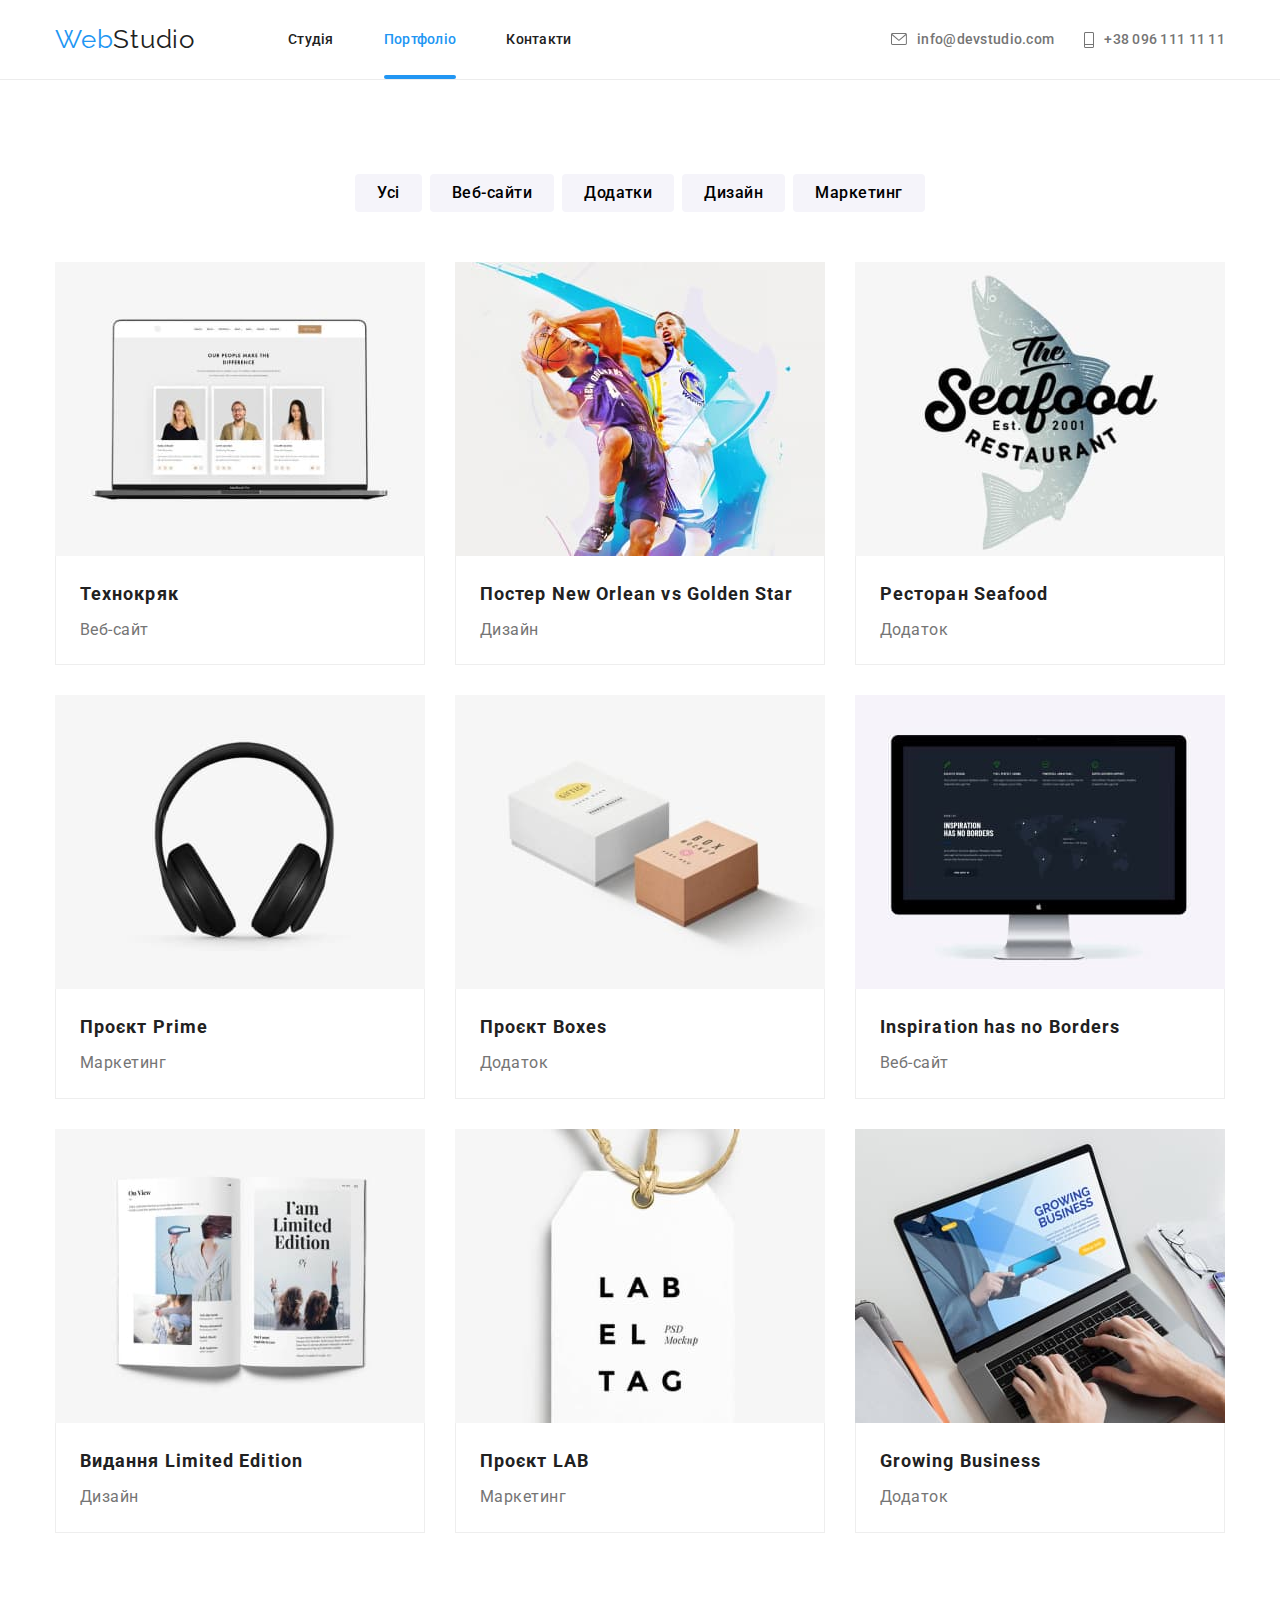
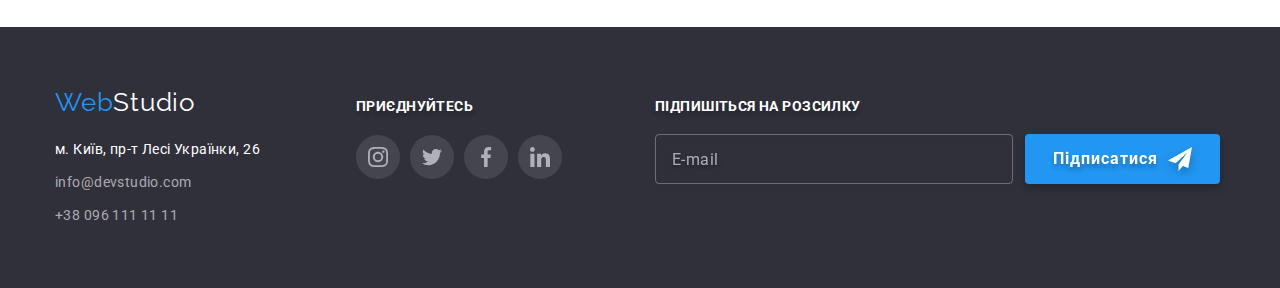
==== commit 9dd61e92: "added SCSS!" ====
--- a/portfolio.html
+++ b/portfolio.html
@@ -10,7 +10,7 @@
       href="https://fonts.googleapis.com/css2?family=Raleway:ital,wght@0,700;1,700&family=Roboto:ital,wght@0,400;0,500;0,700;0,900;1,400;1,500;1,700;1,900&display=swap"
     />
     <link rel="stylesheet" href="./css/modern-normalize.css" />
-    <link rel="stylesheet" href="./css/styles.css" />
+    <link rel="stylesheet" href="./css/main.min.css" />
   </head>
   <body>
     <header class="header">
--- a/css/main.min.css
+++ b/css/main.min.css
@@ -0,0 +1 @@
+:root{--main-title-text-color: #212121;--other-title-color: #ffffff;--primary-text-color: #757575;--accent-color: #2196f3;--background-color: #c4c4c4;--button-background-color: #2a86d1;--card-background-color: #f5f4fa;--icon-color: #afb1b8;--font-family: "Roboto", sans-serif;--other-font-family: "Raleway";--transition-duration: 250ms;--transition-timing-function: cubic-bezier(0.4, 0, 0.2, 1)}body{font-family:var(--font-family);color:var(--main-title-text-color)}h1,h2,h3,h4,h5,h6,p,ul,li{margin:0;padding:0}img{display:block;max-width:100%;height:auto}.section{padding:94px 0px}.container{max-width:1200px;margin:0 auto;padding:0 15px}.backdrop{position:fixed;visibility:visible;top:0;left:0;width:100%;height:100%;opacity:1;background-color:rgba(0,0,0,.2);transition:opacity var(--transition-duration) var(--transition-timing-function),visibility var(--transition-duration) var(--transition-timing-function)}.is-hidden{visibility:hidden;opacity:0;pointer-events:none}.modal{position:absolute;top:50%;left:50%;transform:translate(-50%, -50%) scale(1);width:528px;height:581px;border-radius:4px;background-color:var(--other-title-color);transition:transform var(--transition-duration) var(--transition-timing-function)}.modal__button--close{position:absolute;display:flex;justify-content:center;align-items:center;top:8px;right:8px;width:30px;height:30px;border-radius:50%;background-color:var(--other-title-color);border:1px solid rgba(0,0,0,.1);cursor:pointer}.modal__close--icon{transition:var(--transition-duration) var(--transition-timing-function)}.modal__button--close:hover .modal__close--icon{fill:var(--accent-color)}.modal-form{padding:40px}.modal__title{margin-bottom:12px;font-size:20px;line-height:1.15;text-align:center;letter-spacing:.03em;color:var(--main-title-text-color)}.form-container{display:flex;flex-direction:column}.form-container:not(:first-child){margin-top:10px}.modal-form__label{margin-bottom:4px;font-size:12px;line-height:1.16;letter-spacing:.01em;color:var(--primary-text-color)}.modal-input-wrapper{position:relative}.modal-form-input{width:100%;min-height:40px;padding-left:32px;fill:var(--main-title-text-color);border:1px solid rgba(33,33,33,.2);border-radius:4px;outline:none;transition:var(--transition-duration) var(--transition-timing-function)}.modal-input-icon{position:absolute;top:50%;left:12px;transform:translatey(-50%)}.modal-form-input:focus{border-color:var(--accent-color)}.modal-form-input:focus+.modal-input-icon{fill:var(--accent-color)}.modal-textarea{width:100%;min-height:120px;padding:12px 16px;margin-bottom:20px;font-size:12px;line-height:1.16;letter-spacing:.01em;border:1px solid rgba(33,33,33,.2);border-radius:4px;resize:none;outline:none;transition:var(--transition-duration) var(--transition-timing-function)}.modal-textarea::-moz-placeholder{color:rgba(117,117,117,.5)}.modal-textarea:-ms-input-placeholder{color:rgba(117,117,117,.5)}.modal-textarea::placeholder{color:rgba(117,117,117,.5)}.modal-textarea:focus{border-color:var(--accent-color)}.modal-textarea:focus::-webkit-input-placeholder{color:var(--accent-color)}.checkbox-container{position:relative;margin-bottom:30px}.modal-checkbox{-webkit-appearance:none;-moz-appearance:none;appearance:none}.checkbox-icon{position:absolute;top:50%;left:8px;transform:translateY(-50%);z-index:-1;fill:var(--other-title-color);fill-opacity:0;border:2px solid var(--main-title-text-color);border-radius:2px;transition:var(--transition-duration) var(--transition-timing-function)}.checkbox-label{display:inline-block;padding-left:37px;font-size:14px;line-height:1.71;letter-spacing:.03em;color:var(--primary-text-color);cursor:pointer}.checkbox-link{color:var(--accent-color);-webkit-text-decoration-skip-ink:none;text-decoration-skip-ink:none}.modal-checkbox:checked+.checkbox-icon{background-color:var(--accent-color);border-color:var(--accent-color);border:none;fill-opacity:1}.modal-form-button{display:flex;justify-content:center;align-items:center;margin:0 auto;min-width:200px;min-height:50px;font-weight:700;line-height:1.8;letter-spacing:.06em;text-align:center;cursor:pointer;color:var(--other-title-color);background-color:var(--accent-color);box-shadow:0px 4px 4px rgba(0,0,0,.15);border-radius:4px;border:none}.benefits__list{display:flex}.benefits__item{max-width:270px}.benefits__item:not(:last-child){margin-right:30px}.benefits__icon{display:flex;justify-content:center;align-items:center;margin-bottom:30px;max-width:270px;height:120px;background:var(--card-background-color);border-radius:4px}.benefits__subtitle{font-size:14px;line-height:1.1;letter-spacing:.03em;margin-bottom:10px;text-transform:uppercase}.benefits__text{font-size:14px;line-height:1.7;letter-spacing:.03em;color:var(--primary-text-color)}.clients__title{font-size:36px;line-height:1.1;letter-spacing:.03em;text-align:center;margin-bottom:50px}.clients__list{display:flex;gap:30px}.clients__link{display:flex;justify-content:center;align-items:center;width:170px;height:92px;border:1px solid var(--icon-color);border-radius:4px;color:var(--icon-color);transition:var(--transition-duration) var(--transition-timing-function)}.clients__icon{fill:currentColor}.clients__link:hover,.clients__link:focus{border-color:var(--accent-color);color:var(--accent-color)}.logo{font-family:var(--other-font-family);font-style:normal;font-size:26px;line-height:1.2;letter-spacing:.03em;color:var(--main-title-text-color);text-decoration:none}.logo--blue{color:var(--accent-color)}.logo:focus{color:var(--accent-color)}.footer{background-color:#2f303a}.footer__container{display:flex;align-items:baseline;padding:60px 0px 60px}.footer__logo{color:var(--other-title-color)}.footer__logo:focus{color:var(--accent-color)}.footer__address{min-width:231px;margin-top:20px;margin-right:70px}.footer__list{display:flex;flex-direction:column;gap:9px}.footer__link{font-style:normal;font-size:14px;line-height:1.7;letter-spacing:.03em;text-decoration:none;color:var(--other-title-color);transition:var(--transition-duration) var(--transition-timing-function)}.footer__link--address:focus{color:var(--accent-color)}.footer__link--mail{color:rgba(255,255,255,.6)}.footer__link--tel{color:rgba(255,255,255,.6)}.footer__link--mail:hover,.footer__link--mail:focus{color:var(--accent-color)}.footer__link--tel:hover,.footer__link--tel:focus{color:var(--accent-color)}.footer__social--title{font-size:14px;line-height:1.14;letter-spacing:.03em;text-transform:uppercase;margin-bottom:20px;color:var(--other-title-color);text-shadow:0px 4px 4px rgba(0,0,0,.25)}.footer__social--list{margin-right:93px}.footer__social--link{color:var(--other-title-color);background:rgba(255,255,255,.1)}.footer__social--icon{fill:currentColor}.footer__form--label{display:flex;margin-bottom:20px;font-weight:700;font-size:14px;line-height:1.1;letter-spacing:.03em;text-transform:uppercase;color:var(--other-title-color);text-shadow:0px 4px 4px rgba(0,0,0,.25)}.footer__form--wrapper{display:flex;gap:12px}.footer__input{min-width:358px;height:50px;letter-spacing:.03em;padding-left:16px;color:var(--other-title-color);background-color:inherit;border:1px solid rgba(255,255,255,.3);filter:drop-shadow(0px 4px 4px rgba(0, 0, 0, 0.15));border-radius:4px;outline:none}.footer__input::-moz-placeholder{color:rgba(255,255,255,.6);text-shadow:0px 4px 4px rgba(0,0,0,.25)}.footer__input:-ms-input-placeholder{color:rgba(255,255,255,.6);text-shadow:0px 4px 4px rgba(0,0,0,.25)}.footer__input::placeholder{color:rgba(255,255,255,.6);text-shadow:0px 4px 4px rgba(0,0,0,.25)}.footer__button{display:flex;justify-content:center;align-items:center;gap:10px;padding:10px 28px;font-weight:700;line-height:1.8;letter-spacing:.06em;cursor:pointer;color:var(--other-title-color);background:var(--accent-color);text-shadow:0px 4px 4px rgba(0,0,0,.25);border-radius:4px;border:none;filter:drop-shadow(0px 4px 4px rgba(0, 0, 0, 0.25))}.subscribe-icon{fill:var(--other-title-color);filter:drop-shadow(0px 4px 4px rgba(0, 0, 0, 0.25))}.header{border-bottom:1px solid #ececec}.header__container{display:flex;align-items:center;height:79px}.header__nav{margin-left:93px}.header__list{display:flex}.header__item:not(:first-child){padding-left:50px}.header__link{position:relative;font-weight:500;font-size:14px;line-height:1.1;letter-spacing:.02em;padding-top:32px;padding-bottom:32px;color:var(--main-title-text-color);text-decoration:none;transition:var(--transition-duration) var(--transition-timing-function)}.header__link:hover,.header__link:focus{color:var(--accent-color)}.header__link--current{color:var(--accent-color)}.header__link--current::after{content:"";display:block;position:absolute;width:100%;height:4px;left:0;bottom:0;background-color:var(--accent-color);border-radius:2px}.header__contact{display:flex;margin-left:auto;gap:30px;align-items:center}.header__connection{display:flex;align-items:center;font-weight:500;font-size:14px;line-height:1.1;letter-spacing:.02em;text-decoration:none;color:var(--primary-text-color);transition:var(--transition-duration) var(--transition-timing-function)}.header__icon{margin-right:10px;fill:currentColor}.header__connection:hover,.header__connection:focus{color:var(--accent-color)}.hero{max-width:1600px;height:600px;background-image:linear-gradient(to right, rgba(47, 48, 58, 0.4), rgba(47, 48, 58, 0.4)),url("../images/background-hero.jpg");background-repeat:no-repeat;background-position:center;background-color:var(--background-color)}.hero__container{padding:200px 0px}.hero__title{max-width:696px;font-size:44px;margin:0 auto 30px auto;line-height:1.3;letter-spacing:.06em;text-transform:uppercase;text-align:center;color:var(--other-title-color)}.hero__button{display:block;padding:10px 30px;margin:0 auto;font-weight:700;font-size:16px;line-height:1.8;align-items:center;text-align:center;letter-spacing:.06em;color:var(--other-title-color);background:var(--accent-color);box-shadow:0px 4px 4px rgba(0,0,0,.15);border-radius:4px;border:0px;cursor:pointer;transition:var(--transition-duration) var(--transition-timing-function)}.hero__button:hover,.hero__button:focus{background-color:var(--button-background-color)}.portfolio{display:flex;flex-wrap:wrap;gap:30px}.portfolio__card:hover{box-shadow:0px 1px 1px rgba(0,0,0,.12),0px 4px 4px rgba(0,0,0,.06),1px 4px 6px rgba(0,0,0,.16)}.portfolio__card:hover .portfolio__wrapper--overlay{transform:translateY(0)}.portfolio__img{position:relative;overflow:hidden}.portfolio__wrapper--overlay{position:absolute;display:flex;justify-content:center;align-items:center;top:0;left:0;width:100%;height:100%;background-color:rgba(33,150,243,.9);transform:translateY(100%);transition:transform var(--transition-duration) var(--transition-timing-function)}.portfolio__text--overlay{max-width:322px;max-height:168px;font-size:18px;line-height:1.5;letter-spacing:.03em;color:var(--other-title-color)}.portfolio__box{border:1px solid #eee;border-top:0}.portfolio__title{font-size:18px;line-height:2;letter-spacing:.06em;padding:20px 0px 4px 24px}.portfolio__subtitle{line-height:1.8;letter-spacing:.03em;color:var(--primary-text-color);padding:0px 0px 20px 24px}.filter{display:flex;justify-content:center;gap:8px;margin-bottom:50px}.filter__button{font-family:inherit;font-weight:500;font-size:16px;line-height:1.6;letter-spacing:.03em;padding:6px 22px;background:var(--card-background-color);border-radius:4px;border:none;cursor:pointer;transition:var(--transition-duration) var(--transition-timing-function)}.filter__button:hover{color:var(--other-title-color);background:var(--accent-color);box-shadow:0px 3px 1px rgba(0,0,0,.1),0px 1px 2px rgba(0,0,0,.08),0px 2px 2px rgba(0,0,0,.12)}.filter__button:focus{color:var(--other-title-color);background-color:var(--accent-color)}.services{padding:0px 0px 94px}.services__title{font-size:36px;line-height:1.1;letter-spacing:.03em;text-align:center;padding-bottom:50px}.services__list{display:flex;gap:30px}.services__thumb{position:relative}.services__text{position:absolute;display:flex;justify-content:center;align-items:center;bottom:0;width:100%;height:70px;font-size:14px;letter-spacing:.03em;text-transform:uppercase;color:#fff;background:rgba(47,48,58,.8)}.team__social{margin-bottom:30px}.social{display:flex;justify-content:center;align-items:center;gap:10px}.social__link{display:flex;justify-content:center;align-items:center;width:44px;height:44px;color:var(--icon-color);border-radius:50%;transition:var(--transition-duration) var(--transition-timing-function)}.social__icon{fill:currentColor}.social__link:hover,.social__link:focus{background-color:var(--accent-color);color:var(--other-title-color)}.team{background-color:var(--card-background-color)}.team__title{font-size:36px;line-height:1.1;letter-spacing:.03em;text-align:center;padding-bottom:50px}.team__card--list{display:flex;gap:30px}.team__card--item{text-align:center;background-color:var(--other-title-color);box-shadow:0px 1px 3px rgba(0,0,0,.12),0px 1px 1px rgba(0,0,0,.14),0px 2px 1px rgba(0,0,0,.2);border-radius:0px 0px 4px 4px}.team__card--name{font-size:16px;line-height:1.1;letter-spacing:.03em;padding:30px 0px 10px 0}.team__card--position{line-height:1.1;letter-spacing:.03em;padding-bottom:16px;color:var(--primary-text-color)}/*# sourceMappingURL=main.min.css.map */